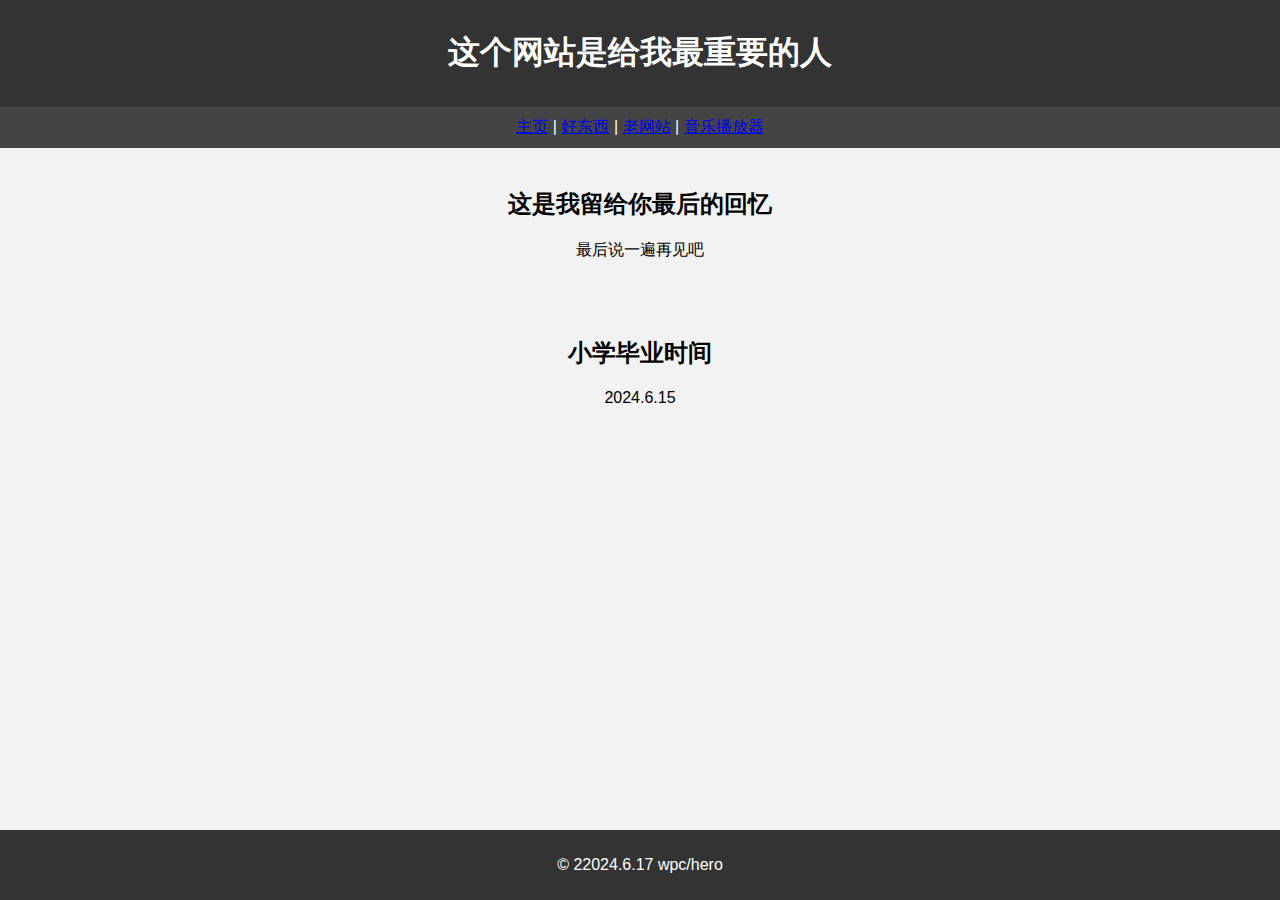
==== index.html @ 8bece613 "更新 index.html" ====
<!--
 * @Author: LX2035
 * @Date: 2024-06-17 13:08:24
 * @LastEditors: OBKoro1
 * @LastEditTime: 2024-06-17 14:46:25
 * @FilePath: \love-xhh.github.io(2)\love-xhh.github.io\index.html
 * @Description: 
 * 
 * Copyright (c) 2024 by LX2035, All Rights Reserved. 
-->
<!DOCTYPE html>
<html lang="en">
<head>
<meta charset="UTF-8">
<meta name="viewport" content="width=device-width, initial-scale=1.0">
<title>wpc/hero网站</title>
<style>
  body {
    font-family: Arial, sans-serif;
    background-color: #f2f2f2;
    margin: 0;
    padding: 0;
  }
  header {
    background-color: #333;
    color: #fff;
    text-align: center;
    padding: 10px 0;
  }
  nav {
    background-color: #444;
    color: #fff;
    text-align: center;
    padding: 10px 0;
  }
  section {
    padding: 20px;
    text-align: center;
  }
  footer {
    background-color: #333;
    color: #fff;
    text-align: center;
    padding: 10px 0;
    position: fixed;
    bottom: 0;
    width: 100%;
  }
</style>
</head>
<body>
<header>
  <h1>这个网站是给我最重要的人</h1>
</header>
<nav>
  <a href="index.html">主页</a> | <a href="index1.html">好东西</a> | <a href="http：//qmzx0724.github.io">老网站</a> | <a href="播放器.html">音乐播放器</a>
</nav>
<section>
  <h2>这是我留给你最后的回忆</h2>
  <p>最后说一遍再见吧</p>
</section>
<section>
  <h2>小学毕业时间</h2>
  <p>2024.6.15</p>
</section>
<footer>
  <p>&copy; 22024.6.17    wpc/hero</p>
</footer>
</body>
</html>
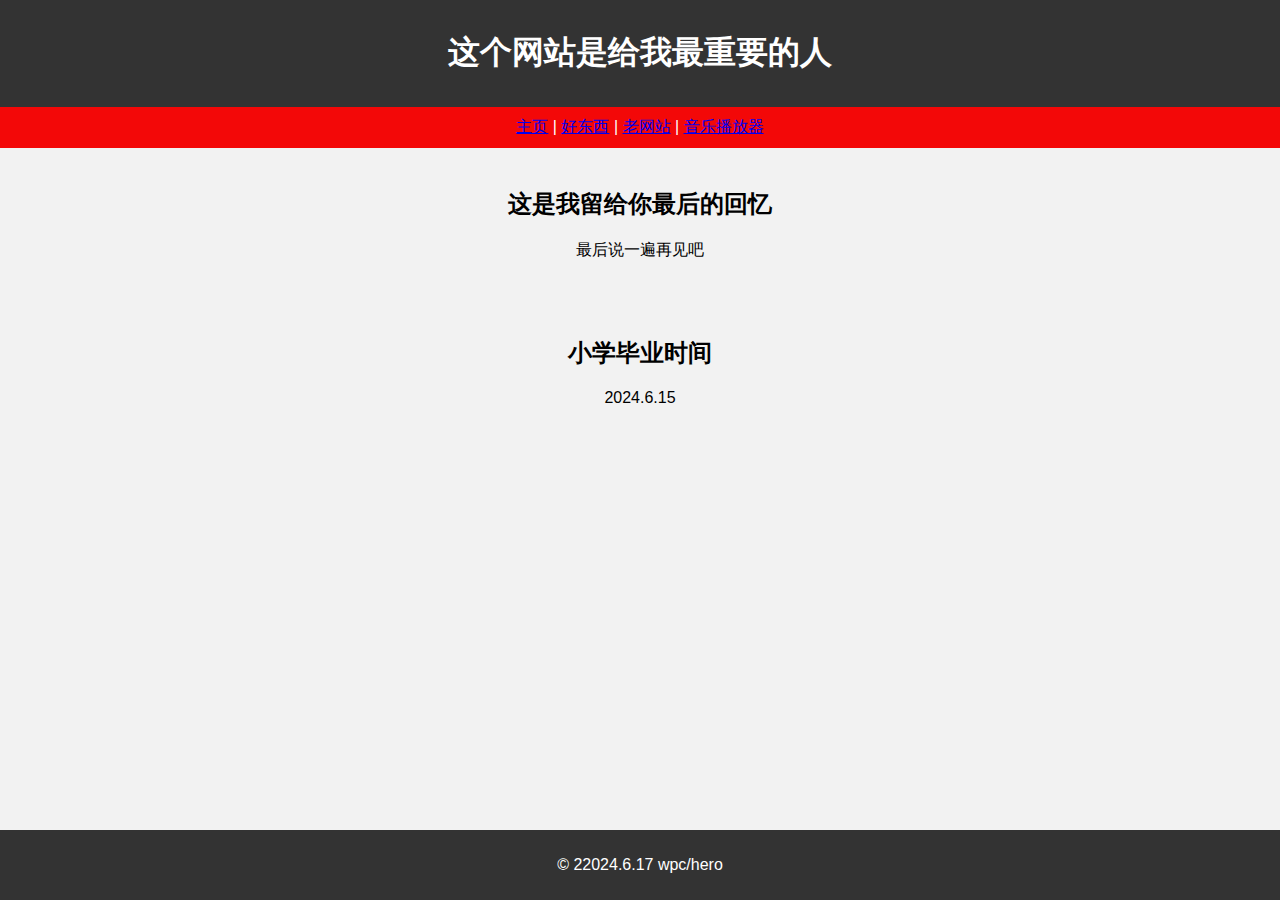
==== commit 4caad54f: "123" ====
--- a/index.html
+++ b/index.html
@@ -3,7 +3,7 @@
  * @Author: LX2035
  * @Date: 2024-06-17 13:08:24
  * @LastEditors: OBKoro1
- * @LastEditTime: 2024-06-17 14:46:25
+ * @LastEditTime: 2024-06-17 14:59:02
  * @FilePath: \love-xhh.github.io(2)\love-xhh.github.io\index.html
  * @Description: 
  * 
@@ -29,7 +29,7 @@
     padding: 10px 0;
   }
   nav {
-    background-color: #444;
+    background-color: #f30808;
     color: #fff;
     text-align: center;
     padding: 10px 0;
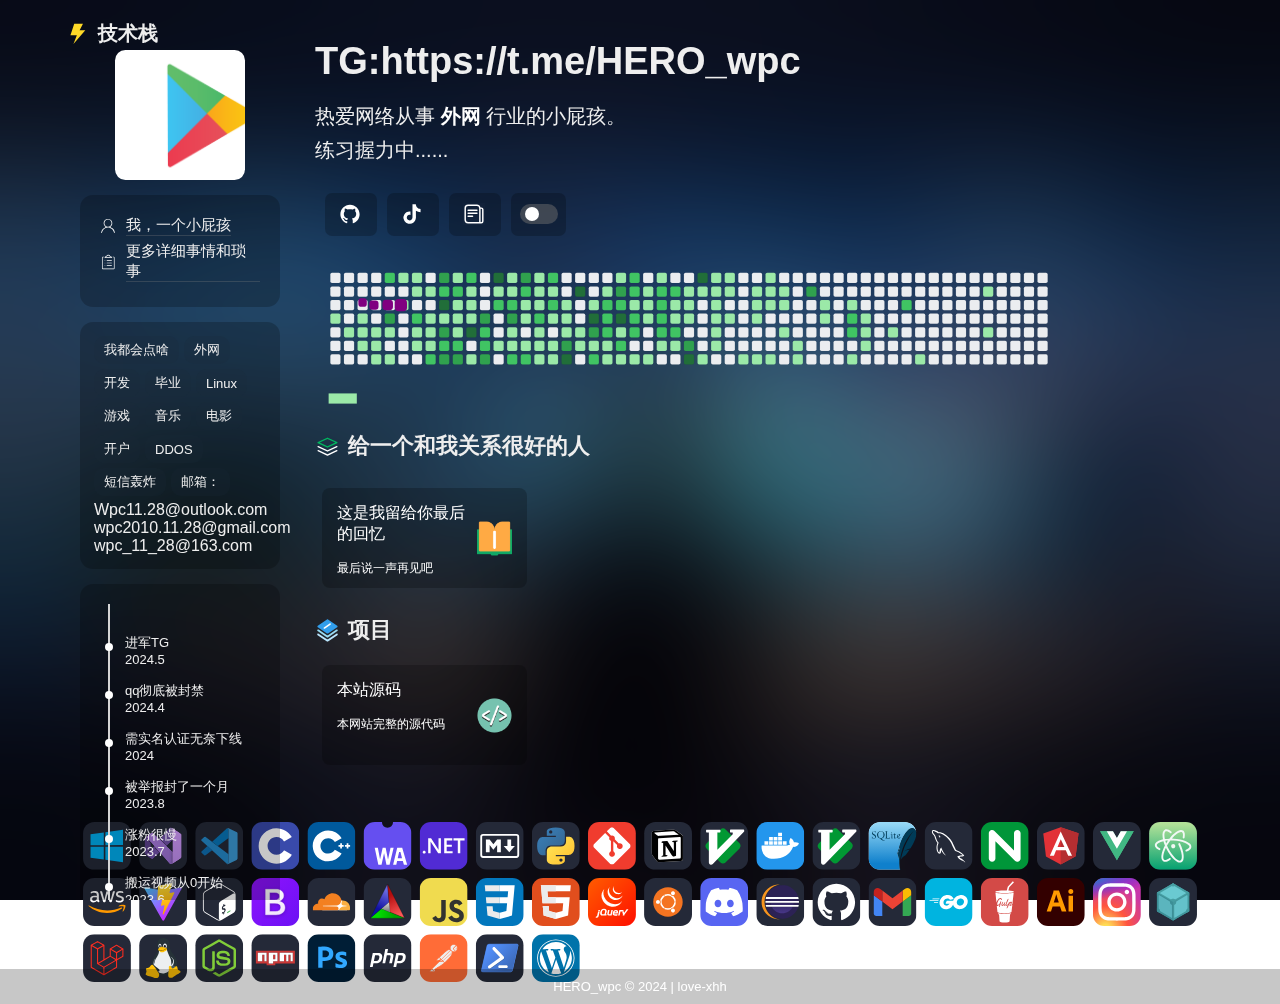
==== commit e66b933f: "123" ====
--- a/index.html
+++ b/index.html
@@ -1,71 +1,188 @@
+<!DOCTYPE html>
+<html id="html">
+<head>
+	<meta charset="utf-8">
+	<meta http-equiv="X-UA-Compatible" content="IE=edge">
+	<title>hero/wpc二号站</title>
+	<link rel="icon" href="./static/img/logo.png">
+	<meta name="description" content="一个无能小屁孩">
+	<meta name="keywords" content="">
+	<meta name="viewport" content="width=device-width, initial-scale=1.0, maximum-scale=1.0, user-scalable=no">
+	<link rel="stylesheet" href="./static/css/style.css">
+	<link rel="stylesheet" href="./static/css/theme.css">
+</head>
 
-<!--
- * @Author: LX2035
- * @Date: 2024-06-17 13:08:24
- * @LastEditors: OBKoro1
- * @LastEditTime: 2024-06-17 14:59:02
- * @FilePath: \love-xhh.github.io(2)\love-xhh.github.io\index.html
- * @Description: 
- * 
- * Copyright (c) 2024 by LX2035, All Rights Reserved. 
--->
-<!DOCTYPE html>
-<html lang="en">
-<head>
-<meta charset="UTF-8">
-<meta name="viewport" content="width=device-width, initial-scale=1.0">
-<title>wpc/hero网站</title>
-<style>
-  body {
-    font-family: Arial, sans-serif;
-    background-color: #f2f2f2;
-    margin: 0;
-    padding: 0;
-  }
-  header {
-    background-color: #333;
-    color: #fff;
-    text-align: center;
-    padding: 10px 0;
-  }
-  nav {
-    background-color: #f30808;
-    color: #fff;
-    text-align: center;
-    padding: 10px 0;
-  }
-  section {
-    padding: 20px;
-    text-align: center;
-  }
-  footer {
-    background-color: #333;
-    color: #fff;
-    text-align: center;
-    padding: 10px 0;
-    position: fixed;
-    bottom: 0;
-    width: 100%;
-  }
-</style>
-</head>
 <body>
-<header>
-  <h1>这个网站是给我最重要的人</h1>
-</header>
-<nav>
-  <a href="index.html">主页</a> | <a href="index1.html">好东西</a> | <a href="http：//qmzx0724.github.io">老网站</a> | <a href="播放器.html">音乐播放器</a>
-</nav>
-<section>
-  <h2>这是我留给你最后的回忆</h2>
-  <p>最后说一遍再见吧</p>
-</section>
-<section>
-  <h2>小学毕业时间</h2>
-  <p>2024.6.15</p>
-</section>
-<footer>
-  <p>&copy; 22024.6.17    wpc/hero</p>
-</footer>
+	<div class="container-filter"></div>
+	<div class="container-main">
+		<div class="container-left">
+			<a href="https://love-xhh.github.io" class="logo" style="background-image: url(./static/img/logo.png);"></a>
+			<div class="left-div left-des">
+				<div class="left-des-item">
+					<svg t="1717036766762" class="icon" viewBox="0 0 1024 1024" version="1.1" xmlns="http://www.w3.org/2000/svg" p-id="3635" width="256" height="256">
+						<path d="M372.90833 573.517773c-169.341448-111.108579-166.972428-309.963004-68.768101-421.613951 102.348833-116.358287 279.887193-127.374487 393.027092-22.006816 67.9699 63.303493 98.09176 142.622176 87.633278 234.845111-10.299865 90.780033-58.498936 159.3537-130.823125 205.234917 48.142787 30.295828 99.120212 56.329466 142.995693 91.271234 86.031759 68.517384 134.614581 160.776136 152.221056 269.300794 2.865338 17.662759-2.890921 31.80013-20.686714 35.397152-22.656633 4.58454-29.272493-12.377235-32.470414-30.341878-16.219857-91.127967-57.572818-168.686514-126.320452-230.746655-188.989477-170.6155-468.52362-125.859951-592.935552 96.771658-22.820367 40.836176-34.404517 88.175646-49.150772 133.176795-5.725558 17.473442-9.987748 35.136201-32.086664 31.150312-21.126748-3.806806-23.572518-20.502513-20.15458-39.848658 28.924559-163.748923 123.475581-274.468635 273.803468-340.422565 6.994494-3.070004 14.203887-5.648808 21.275131-8.549963C371.035627 576.899895 371.311927 575.93796 372.90833 573.517773zM509.948214 553.706011c125.547834 0.450267 230.900155-100.629631 230.741538-221.383141-0.158617-121.091211-107.787858-228.909769-228.781852-229.180952C391.205556 102.865617 284.405217 209.067306 282.128297 331.632119 279.943477 449.274691 386.621016 553.26086 509.948214 553.706011z" p-id="3636"></path>
+					</svg>
+					<a style="border-bottom: 1px solid rgba(125, 125, 125, .3);" target="_blank" onclick="return false;" href="#">我，一个小屁孩</a>
+				</div>
+				<div class="left-des-item">
+					<svg t="1717036859923" class="icon" viewBox="0 0 1024 1024" version="1.1" xmlns="http://www.w3.org/2000/svg" p-id="5327" width="256" height="256"><path d="M885.333333 981.333333H181.333333a53.393333 53.393333 0 0 1-53.333333-53.333333V224a53.393333 53.393333 0 0 1 53.333333-53.333333h53.333334a21.333333 21.333333 0 0 1 0 42.666666h-53.333334a10.666667 10.666667 0 0 0-10.666666 10.666667v704a10.666667 10.666667 0 0 0 10.666666 10.666667h704a10.666667 10.666667 0 0 0 10.666667-10.666667V224a10.666667 10.666667 0 0 0-10.666667-10.666667h-53.333333a21.333333 21.333333 0 0 1 0-42.666666h53.333333a53.393333 53.393333 0 0 1 53.333334 53.333333v704a53.393333 53.393333 0 0 1-53.333334 53.333333zM768 234.666667c0-26.046667-13.273333-50.786667-38.38-71.546667-19.533333-16.153333-46.053333-29.666667-77.186667-39.38a129.22 129.22 0 0 0-41.453333-54.84 128 128 0 0 0-155.293333 0 129.22 129.22 0 0 0-41.453334 54.84c-31.133333 9.713333-57.646667 23.226667-77.186666 39.38C311.94 183.88 298.666667 208.62 298.666667 234.666667a21.333333 21.333333 0 0 0 21.333333 21.333333h426.666667a21.333333 21.333333 0 0 0 21.333333-21.333333z m-403.76-38.666667c17.166667-14.193333 42.14-26.066667 72.226667-34.32a21.333333 21.333333 0 0 0 14.853333-14.666667C461.773333 110.666667 495.5 85.333333 533.333333 85.333333s71.56 25.333333 82 61.673334a21.333333 21.333333 0 0 0 14.853334 14.666666c30.086667 8.253333 55.06 20.126667 72.226666 34.32 5.46 4.513333 11.46 10.406667 15.953334 17.333334H348.286667c4.493333-6.92 10.493333-12.813333 15.953333-17.326667zM768 746.666667a21.333333 21.333333 0 0 0-21.333333-21.333334H448a21.333333 21.333333 0 0 0 0 42.666667h298.666667a21.333333 21.333333 0 0 0 21.333333-21.333333z m0-170.666667a21.333333 21.333333 0 0 0-21.333333-21.333333H448a21.333333 21.333333 0 0 0 0 42.666666h298.666667a21.333333 21.333333 0 0 0 21.333333-21.333333z m0-170.666667a21.333333 21.333333 0 0 0-21.333333-21.333333H448a21.333333 21.333333 0 0 0 0 42.666667h298.666667a21.333333 21.333333 0 0 0 21.333333-21.333334z m-448-21.333333a21.333333 21.333333 0 1 0 21.333333 21.333333 21.333333 21.333333 0 0 0-21.333333-21.333333z m21.333333 192a21.333333 21.333333 0 1 1-21.333333-21.333333 21.333333 21.333333 0 0 1 21.333333 21.333333z m0 170.666667a21.333333 21.333333 0 1 1-21.333333-21.333334 21.333333 21.333333 0 0 1 21.333333 21.333334z" fill="#ffffff" p-id="5328"></path></svg>
+					<a style="border-bottom: 1px solid rgba(125, 125, 125, .3);" target="_blank" onclick="return true;" href="3.html">更多详细事情和琐事</a>
+				</div>
+			</div>
+			<div class="left-div left-tag">
+				<div class="left-tag-item">我都会点啥</div>
+				<div class="left-tag-item">外网</div>
+				<div class="left-tag-item">开发</div>
+				<div class="left-tag-item">毕业</div>
+				<div class="left-tag-item">Linux</div>
+				<div class="left-tag-item">游戏</div>
+				<div class="left-tag-item">音乐</div>
+				<div class="left-tag-item">电影</div>
+				<div class="left-tag-item">开户</div>
+				<div class="left-tag-item">DDOS</div>
+				<div class="left-tag-item">短信轰炸</div>
+				<div class="left-tag-item">邮箱：</div>
+				Wpc11.28@outlook.com
+				wpc2010.11.28@gmail.com
+				wpc_11_28@163.com
+			</div>
+			<div class="left-div left-time">
+				<ul id="line">
+					<li>
+						
+					</li>
+					<li>
+						<div class="focus"></div>
+						<div>进军TG
+						</div>
+						<div>2024.5</div>
+					</li>
+					<li>
+						<div class="focus"></div>
+						<div>qq彻底被封禁</div>
+						<div>2024.4</div>
+					</li>
+					
+					<li>
+						<div class="focus"></div>
+						<div>需实名认证无奈下线</div>
+						<div>2024</div>
+					</li>
+					<li>
+						<div class="focus"></div>
+						<div>被举报封了一个月</div>
+						<div>2023.8</div>
+					</li>
+					<li>
+						<div class="focus"></div>
+						<div>涨粉很慢</div>
+						<div>2023.7</div>
+					</li>
+					<li>
+						<div class="focus"></div>
+						<div>搬运视频从0开始</div>
+						<div>2023.6</div>
+					</li>
+				</ul>
+			</div>
+		</div>
+		<div class="container-right">
+			<header>
+				
+				<div class="welcome">TG:https://t.me/HERO_wpc</div>
+				<div class="description">热爱网络从事<span class="purpleText"> 外网 </span>行业的小屁孩。</div>
+				<div class="description">练习握力中......</div>
+
+				<div class="iconContainer">
+					<a class="iconItem" onclick="" target="_blank" href="https://github.com/imbyter">
+						<svg t="1704870335945" class="icon" viewBox="0 0 1024 1024" version="1.1" xmlns="http://www.w3.org/2000/svg" p-id="2487">
+                            <path d="M511.6 76.3C264.3 76.2 64 276.4 64 523.5 64 718.9 189.3 885 363.8 946c23.5 5.9 19.9-10.8 19.9-22.2v-77.5c-135.7 15.9-141.2-73.9-150.3-88.9C215 726 171.5 718 184.5 703c30.9-15.9 62.4 4 98.9 57.9 26.4 39.1 77.9 32.5 104 26 5.7-23.5 17.9-44.5 34.7-60.8-140.6-25.2-199.2-111-199.2-213 0-49.5 16.3-95 48.3-131.7-20.4-60.5 1.9-112.3 4.9-120 58.1-5.2 118.5 41.6 123.2 45.3 33-8.9 70.7-13.6 112.9-13.6 42.4 0 80.2 4.9 113.5 13.9 11.3-8.6 67.3-48.8 121.3-43.9 2.9 7.7 24.7 58.3 5.5 118 32.4 36.8 48.9 82.7 48.9 132.3 0 102.2-59 188.1-200 212.9 23.5 23.2 38.1 55.4 38.1 91v112.5c0.8 9 0 17.9 15 17.9 177.1-59.7 304.6-227 304.6-424.1 0-247.2-200.4-447.3-447.5-447.3z"  p-id="2488"></path>
+                        </svg>
+						<div class="iconTip">Github</div>
+					<a class="iconItem" onclick="" target="_blank" href="https://www.douyin.com/user/MS4wLjABAAAAU4zbxyKwMSdl5qcl8zBzYjuM0MQFG30ODmvn6jLJnOkz_1Sw1Ml_NlRjDUjmSr-L">
+						<svg t="1717000121898" class="icon" viewBox="0 0 1024 1024" version="1.1" xmlns="http://www.w3.org/2000/svg" p-id="10944" width="256" height="256"><path d="M909.994667 309.475556v-34.702223a241.208889 241.208889 0 0 1-45.511111-4.892444 222.321778 222.321778 0 0 1-71.68-29.184 23.324444 23.324444 0 0 0-4.664889-4.380445 192.170667 192.170667 0 0 1-69.518223-76.458666 238.933333 238.933333 0 0 1-22.755555-63.146667h-0.853333a209.635556 209.635556 0 0 1-3.470223-39.822222H534.357333c0 75.719111 0.284444 151.438222-0.341333 227.157333v396.458667a131.413333 131.413333 0 0 1-61.781333 109.624889 130.104889 130.104889 0 0 1-130.844445 4.608 160.824889 160.824889 0 0 1-39.822222-32.597334 124.586667 124.586667 0 0 1-29.980444-67.527111 133.575111 133.575111 0 0 1 13.482666-74.922666 113.777778 113.777778 0 0 1 28.444445-35.328 159.288889 159.288889 0 0 1 66.673777-31.914667 110.705778 110.705778 0 0 1 61.952 1.877333V476.216889c0-15.246222 0.455111-30.549333-0.341333-45.511111-0.512-12.231111 0-24.462222 0-36.693334a287.345778 287.345778 0 0 0-190.236444 39.822223 290.133333 290.133333 0 0 0-95.630223 95.630222 286.890667 286.890667 0 0 0 79.644445 384.398222l2.104889 1.820445a283.192889 283.192889 0 0 0 104.106666 45.056 332.288 332.288 0 0 0 80.611556 6.485333 264.533333 264.533333 0 0 0 148.992-50.517333 297.187556 297.187556 0 0 0 81.009778-91.192889 310.556444 310.556444 0 0 0 42.040889-134.030223c0.967111-12.856889 0.398222-25.713778 0.341333-38.570666a35145.955556 35145.955556 0 0 1-0.967111-289.678222 371.427556 371.427556 0 0 0 216.177778 67.811555V309.475556z" fill="#ffffff" p-id="10945"></path></svg>
+						<div class="iconTip">抖音</div>
+					</a>
+					</a>
+					<a class="iconItem" onclick="" target="_blank" href="https://blog.imbyter.com">
+						<svg t="1717000429493" class="icon" viewBox="0 0 1024 1024" version="1.1" xmlns="http://www.w3.org/2000/svg" p-id="14728" width="256" height="256"><path d="M0 0h1024v1024H0z" fill="#ffffff" opacity=".01" p-id="14729"></path><path d="M238.912 136.512a102.4 102.4 0 0 0-102.4 102.4v546.176a102.4 102.4 0 0 0 102.4 102.4h512V238.912a102.4 102.4 0 0 0-102.4-102.4h-409.6z m409.6-68.224c81.152 0 151.04 57.024 167.296 136.512h37.504a102.4 102.4 0 0 1 102.4 102.4v546.112a102.4 102.4 0 0 1-102.4 102.4h-614.4a170.688 170.688 0 0 1-170.624-170.624V238.912a170.688 170.688 0 0 1 170.624-170.624h409.6z m204.8 819.2a34.112 34.112 0 0 0 34.176-34.176V307.2a34.112 34.112 0 0 0-34.176-34.112H819.2v614.4h34.112z" fill="#ffffff" p-id="14730"></path><path d="M443.712 580.288a34.112 34.112 0 0 1 0 68.224h-204.8a34.112 34.112 0 1 1 0-68.224h204.8z m204.8-136.576a34.112 34.112 0 1 1 0 68.288h-409.6a34.112 34.112 0 0 1 0-68.288z m0-136.512a34.112 34.112 0 1 1 0 68.288h-409.6a34.112 34.112 0 1 1 0-68.288z" fill="#ffffff" p-id="14731"></path></svg>
+						<div class="iconTip">博客老站</div>
+					</a>
+					<a class="switch" href="javascript:void(0)">
+						<div class="onoffswitch">
+							<input type="checkbox" name="onoffswitch" class="onoffswitch-checkbox" id="myonoffswitch" checked>
+							<label class="onoffswitch-label" for="myonoffswitch">
+								<span class="onoffswitch-inner"></span>
+								<span class="onoffswitch-switch"></span>
+							</label>
+						</div>
+					</a>
+				</div>
+
+				<div class="tanChiShe">
+					<img id="tanChiShe" src="./static/svg/snake-Light.svg" alt="">
+				</div>
+			</header>
+
+			<content>
+				<div class="title">
+					<svg t="1717039970588" class="icon" viewBox="0 0 1024 1024" version="1.1" xmlns="http://www.w3.org/2000/svg" p-id="7735" width="256" height="256"><path d="M906.24 543.232l-380.9792 177.0496a28.9792 28.9792 0 0 1-26.112 0.6144l-382.0032-177.7664a27.5456 27.5456 0 1 1 23.296-49.8688l370.9952 172.6976 371.3536-172.5952a27.5456 27.5456 0 1 1 23.4496 49.8688zM140.4416 658.5344l370.9952 172.6976 371.3536-172.5952a27.5456 27.5456 0 1 1 23.296 49.8688L525.1072 885.76a29.1328 29.1328 0 0 1-26.112 0.6144l-381.8496-177.9712a27.5456 27.5456 0 1 1 23.296-49.8688z" fill="#FFFFFF" p-id="7736"></path><path d="M922.9824 352.3072v-1.792a26.0608 26.0608 0 0 0-5.632-14.6432l-0.4608-0.5632A29.7472 29.7472 0 0 0 906.24 326.656l-381.2352-177.2544a29.2352 29.2352 0 0 0-26.1632-0.6144l-381.952 177.92A28.16 28.16 0 0 0 102.4 363.8272a26.4704 26.4704 0 0 0 10.24 11.4176 34.9696 34.9696 0 0 0 4.4544 2.6112l381.8496 177.7664a29.1328 29.1328 0 0 0 26.112-0.6144L906.24 377.9072a28.672 28.672 0 0 0 10.24-7.7824l0.8704-0.9728a26.2656 26.2656 0 0 0 5.7344-14.848c-0.1536-1.024-0.1024-1.4336-0.1024-1.9968z m-411.5456 148.48l-318.8224-148.48 318.6688-148.48 319.3344 148.48z" fill="#00B65F" p-id="7737"></path></svg>
+					给一个和我关系很好的人
+				</div>
+
+				<div class="projectList">
+					<a class="projectItem a" target="_blank" href="2.html" onclick="return true;">
+					<div class="projectItemLeft">
+						<h1>这是我留给你最后的回忆</h1>
+						<p>最后说一声再见吧</p>
+					</div>
+					<div class="projectItemRight">
+						<img src="./static/img/i1.png" alt="">
+					</div>
+					</a>
+
+					
+				</div>
+				<div class="title">
+					<svg t="1717040026147" class="icon" viewBox="0 0 1024 1024" version="1.1" xmlns="http://www.w3.org/2000/svg" p-id="9734" width="256" height="256"><path d="M491.008 966.016L106.88 703.104c-18.944-12.928-21.632-39.808-5.76-56.32 12.416-12.8 32.128-15.104 47.104-5.248L491.52 867.968c12.416 8.192 28.544 8.192 40.832 0l342.4-227.2c14.976-9.856 34.816-7.68 47.232 5.248l0.896 0.896c15.744 16.512 13.056 43.264-5.888 56.192L532.864 966.016c-12.672 8.704-29.184 8.704-41.856 0z" fill="#BAE7FF" p-id="9735"></path><path d="M491.008 799.744L106.88 536.704c-18.944-12.928-21.632-39.808-5.76-56.32 12.416-12.8 32.128-15.104 47.104-5.248L491.52 701.568c12.416 8.192 28.544 8.192 40.832 0l342.4-227.2c14.976-9.984 34.816-7.68 47.232 5.248l0.896 0.896c15.744 16.512 13.056 43.264-5.888 56.192L532.864 799.744c-12.672 8.576-29.184 8.576-41.856 0z" fill="#99DBF2" p-id="9736"></path><path d="M491.008 633.344L115.456 376.192c-21.504-14.72-21.504-46.464 0-61.184L491.008 57.984c12.672-8.576 29.184-8.576 41.856 0l375.552 257.152c21.504 14.72 21.504 46.464 0 61.184L532.864 633.344c-12.672 8.576-29.184 8.576-41.856 0z" fill="#319EEC" p-id="9737"></path><path d="M636.288 279.424L401.024 439.168c-15.104 10.24-35.968 6.272-46.208-8.832s-6.272-35.968 8.832-46.208l235.264-159.744c15.104-10.24 35.968-6.272 46.208 8.832s6.272 35.968-8.832 46.208z" fill="#FFFFFF" p-id="9738"></path></svg>
+					项目
+				</div>
+
+				
+					
+					<a class="projectItem b" target="_blank" href="https://github.com/love-xhh/love-xhh.github.io">
+						<div class="projectItemLeft">
+							<h1>本站源码</h1>
+							<p>本网站完整的源代码</p>
+						</div>
+						<div class="projectItemRight">
+							<img src="./static/img/i6.png" alt="">
+						</div>
+					</a>
+				</div>
+			
+				<div class="title" style="font-size: 20px;">
+					<svg t="1717040172881" class="icon" viewBox="0 0 1024 1024" version="1.1" xmlns="http://www.w3.org/2000/svg" p-id="12695" width="256" height="256"><path d="M377.9 114.1h358.3l-136.4 268 231.5 0.3-485.1 559.3 139.5-356.4H222.6z" fill="#FED928" p-id="12696"></path></svg>
+					技术栈
+				</div>
+				<div class="skill">
+					<img id="skillPc" src="./static/svg/skillPc.svg" alt="" srcset="">
+					<!--<img id="skillPc" src="https://skillicons.dev/icons?i=windows,visualstudio,vscode,c,cpp,wasm,dotnet,md,py,git,notion,vim,docker,vim,sqlite,mysql,nginx,angular,vue,atom,aws,vite,bash,bootstrap,cloudflare,cmake,js,css,html,jquery,ubuntu,discord,eclipse,github,gmail,go,gulp,ai,instagram,ipfs,laravel,linux,nodejs,npm,ps,php,postman,powershell,wordpress&perline=20" />
+					<img id="skillWap" src="https://skillicons.dev/icons?i=windows,visualstudio,vscode,c,cpp,wasm,dotnet,md,py,git,notion,vim,docker,vim,sqlite,mysql,nginx,angular,vue,atom,aws,vite,bash,bootstrap,cloudflare,cmake,js,css,html,jquery,ubuntu,discord,eclipse,github,gmail,go,gulp,ai,instagram,ipfs,laravel,linux,nodejs,npm,ps,php,postman,powershell,wordpress&perline=9" />-->
+					<img id="skillWap" src="./static/svg/skillWap.svg" alt="" srcset="">
+				</div>
+			</content>
+		</div>
+	</div>
+	<footer>
+		HERO_wpc © 2024 | <a target="_blank" href="https://beian.miit.gov.cn/"> love-xhh </a>
+	</footer>
+	<div class="tc">
+		<div onclick="" class="tc-main">
+			<img class="tc-img" src="" alt="" srcset="">
+		</div>
+	</div>
 </body>
-</html>
+<script src="./static/js/script.js"> </script>
+
+</html>--- a/static/css/style.css
+++ b/static/css/style.css
@@ -0,0 +1,662 @@
+* {
+    margin: 0;
+    padding: 0;
+    box-sizing: border-box;
+    transition: background-color 0.2s ease;
+    font-family: -apple-system, BlinkMacSystemFont, "Segoe UI", "Noto Sans", Helvetica, Arial, sans-serif, "Apple Color Emoji", "Segoe UI Emoji";
+    word-wrap: break-word;
+}
+a:hover, a:link, a:visited, a:active, a:focus {
+    text-decoration: none;
+    outline: none;
+    border: none;
+    color: inherit;
+    -webkit-tap-highlight-color: rgba(0, 0, 0, 0);
+}
+/* 设置滚动条样式 */
+::-webkit-scrollbar {
+    width: 0px;
+}
+::-webkit-scrollbar-thumb {
+    background-color: var(--main_text_color, #000000);
+    border-radius: 8px;
+    height: 20%;
+}
+::-webkit-scrollbar-track {
+    background-color: var(--main_bg_color, linear-gradient(50deg, #a2d0ff, #ffffff));
+}
+html[data-theme="Dark"] {
+    --main_text_color: #fff;
+    --gradient:linear-gradient(120deg, rgb(133, 62, 255), #f76cc6 30%, rgb(255, 255, 255) 60%);
+    --purple_text_color: #ffffff;
+    --text_bg_color: rgb(26, 4, 48);
+    --item_bg_color: rgb(19, 20, 24);
+    --item_hover_color: rgb(19, 23, 27);
+    --item_left_title_color: rgb(255, 255, 255);
+    --item_left_text_color: rgb(142, 142, 142);
+    --footer_text_color: #646464;
+    --left_tag_item: linear-gradient(50deg, #1f2327, #000000);
+    --card_filter: 0px;
+    --back_filter: 0px;
+    --back_filter_color: #000000;
+    --fill:#ffffff;
+}
+body {
+    display: flex;
+    height: 100%;
+    min-height: 100vh;
+    width: 100%;
+    position: relative;
+    font-family: "b", "a", sans-serif;
+    background: var(--main_bg_color);
+    background-repeat: no-repeat;
+    background-size: cover;
+    background-position: center;
+    background-attachment: fixed;
+    transition: color 0.1s ease;
+    justify-content: center;
+    color: var(--main_text_color);
+}
+#container-loading {
+    background: radial-gradient(white, #d8eaff);
+    background-size: 100%;
+    background-position: center;
+    height: 100%;
+    width: 100%;
+    position: fixed;
+    z-index: 999999;
+    margin-top: 0px;
+    top: 0px;
+    pointer-events: none;
+    opacity: 1;
+    display: flex;
+    justify-content: center;
+    align-items: center;
+}
+#container-loading-center {
+    height: 150px;
+    width: 150px;
+    position: relative;
+    border-radius: 50%;
+    background: #472eff;
+    animation: zoom 1s linear infinite;
+}
+@keyframes zoom {
+    0% {
+        transform: scale(0);
+        opacity: 1;
+   }
+    50% {
+        opacity: 0.5;
+   }
+    100% {
+        transform: scale(1);
+        opacity: 0;
+   }
+}
+.container-filter {
+    position: fixed;
+    width: 100%;
+    height: 100%;
+    background: var(--back_filter_color);
+    backdrop-filter: blur(var(--back_filter));
+    -webkit-backdrop-filter: blur(var(--back_filter));
+    z-index: -99999999;
+}
+.container-main {
+    width: 100%;
+    transition: transform 0.5s ease;
+    max-width: 1150px;
+    position: relative;
+    flex-direction: row;
+}
+.container-left {
+    overflow-y: scroll;
+    width: 230px;
+    height: 100vh;
+    display: flex;
+    padding: 0 15px;
+    position: fixed;
+    align-items: center;
+    flex-direction: column;
+}
+.container-left::-webkit-scrollbar {
+    display: none;
+}
+.logo {
+    flex-shrink: 0;
+    width: 65%;
+    position: relative;
+    aspect-ratio: 1/1;
+    margin-top: 50px;
+    background-size: cover;
+    border-radius: 8%;
+}
+.left-div {
+    flex-shrink: 0;
+    width: 100%;
+    border-radius: 13px;
+    margin-top: 15px;
+    padding: 20px;
+    backdrop-filter: blur(var(--card_filter));
+    -webkit-backdrop-filter: blur(var(--card_filter));
+    background: var(--item_bg_color);
+}
+.left-des {
+    display: flex;
+    flex-direction: column;
+    justify-content: center;
+}
+.left-des-item {
+    display: flex;
+    align-items: center;
+    line-height: 20px;
+    font-size: 15px;
+    margin-bottom: 5px;
+    overflow: hidden;
+}
+.left-des-item i,.left-des-item svg{
+    width: 16px;
+    height: 16px;
+    fill:var(--fill);
+    font-size: 18px;
+    margin-right: 10px;
+}
+.left-tag {
+    display: flex;
+    flex-direction: row;
+    flex-wrap: wrap;
+    padding: 14px;
+}
+.left-tag-item {
+    display: flex;
+    justify-content: center;
+    align-items: center;
+    height: 28px;
+    margin: 0px 5px 5px 0;
+    padding: 10px;
+    font-size: 13px;
+    border-radius: 10px;
+    background: var(--left_tag_item);
+}
+#line {
+    width: 100%;
+    max-height: 400px;
+    font-size: 13px;
+    padding-left: 8px;
+    scroll-snap-type: y mandatory;
+    overflow-y: scroll;
+}
+#line li {
+    list-style: none;
+    position: relative;
+    padding: 15px 0px 0px 15px;
+    border-left: 2px solid #d5d5d5;
+    border-radius: 0;
+    scroll-snap-align: end;
+    color: var(--main_text_color);
+}
+.focus {
+    width: 8px;
+    height: 8px;
+    border-radius: 22px;
+    background-color: rgb(255 255 255);
+    border: 2px solid #fff;
+    position: absolute;
+    left: -5px;
+    top: 50%;
+}
+#line li:first-child .focus:first-child {
+    background-color: #aaffcd;
+    animation: focus 1.8s ease infinite;
+}
+#line::-webkit-scrollbar {
+    display: none;
+}
+.container-right {
+    width: calc(100% - 230px);
+    display: flex;
+    padding: 20px;
+    position: relative;
+    float: right;
+    padding-bottom: 50px;
+    flex-direction: column;
+}
+.welcome {
+    font-size: 38px;
+    font-weight: 800;
+    margin: 20px 0;
+}
+.index-logo {
+    flex-shrink: 0;
+    width: 40%;
+    margin-top: 30px;
+    position: relative;
+    max-width: 200px;
+    aspect-ratio: 1/1;
+    background-size: cover;
+    border-radius: 50%;
+    border: 0.5px solid #ffffff;
+}
+.description {
+    font-size: 20px;
+    margin-top: 7px;
+}
+.gradientText {
+    -webkit-background-clip: text;
+    -webkit-text-fill-color: transparent;
+    background-size: 200%;
+    background-position: 0%;
+    font-family: "title";
+    animation: backgroundSizeAnimation 10s ease-in-out infinite;
+    background-image: var(--gradient);
+}
+@keyframes backgroundSizeAnimation {
+    0% {
+        background-position: 100%;
+   }
+    25% {
+        background-position: 50%;
+   }
+    50% {
+        background-position: 0%;
+   }
+    75% {
+        background-position: 50%;
+   }
+    100% {
+        background-position: 100%;
+   }
+}
+.purpleText {
+    color: var(--purple_text_color);
+    font-weight: 800;
+}
+.textBackground {
+    font-weight: 800;
+    background: var(--text_bg_color);
+    border-radius: 5px;
+    font-size: 17px;
+    margin: 0 3px;
+    padding: 2px 4px;
+}
+.iconContainer {
+    width: 100%;
+    height: 60px;
+    display: flex;
+    align-items: center;
+    overflow-x: scroll;
+    margin-top: 20px;
+}
+.iconContainer::-webkit-scrollbar {
+    display: none;
+}
+.iconItem {
+    width: 52px;
+    height: 43px;
+    box-sizing: border-box;
+    border-radius: 7px;
+    display: flex;
+    margin-left: 10px;
+    backdrop-filter: blur(var(--card_filter));
+    -webkit-backdrop-filter: blur(var(--card_filter));
+    background: var(--item_bg_color);
+    align-items: center;
+    justify-content: center;
+    transition: width 0.6s ease, opacity 0.5s ease, transform 0.6s ease;
+    flex-shrink: 0;
+}
+.iconItem i,.iconItem svg{
+    width: 22px;
+    height: 22px;
+    fill:var(--fill);
+    font-size: 22px;
+    margin-right: 3px;
+}
+.switch {
+    width: 55px;
+    height: 43px;
+    box-sizing: border-box;
+    border-radius: 7px;
+    display: flex;
+    margin-left: 10px;
+    backdrop-filter: blur(var(--card_filter));
+   -webkit-backdrop-filter: blur(var(--card_filter));
+    background: var(--item_bg_color);
+    align-items: center;
+    justify-content: center;
+    transition: width 1s ease, opacity 1s ease, transform 1s ease;
+    flex-shrink: 0;
+}
+.iconTip {
+    white-space: nowrap;
+    display: none;
+}
+.iconItem:hover {
+    width: 95px;
+    transform: translateY(-2px);
+    background: var(--item_hover_color);
+}
+.iconItem:hover .iconTip {
+    display: block;
+}
+.switch:hover {
+    width: 55px;
+   /* transform: translateY(-2px);
+    */
+    background: var(--item_hover_color);
+}
+.tanChiShe {
+    width: 85%;
+}
+.tanChiShe img {
+    width: 100%;
+    height: 100%;
+    object-fit: cover;
+}
+.title {
+    display: flex;
+    align-items: center;
+    font-size: 22px;
+    font-weight: 800;
+    margin: 20px 0;
+    transition: transform 0.4s ease;
+}
+.title i ,.title svg{
+    margin-right: 8px;
+    height: 25px;
+    width: 25px;
+    fill:var(--fill);
+}
+.title:hover {
+    transform: translateY(-5px);
+}
+.projectList {
+    display: flex;
+    flex-wrap: wrap;
+}
+.projectItem {
+    margin: 7px;
+    display: flex;
+    background-color: var(--item_bg_color);
+    border-radius: 8px;
+    padding: 15px;
+    height: 95px;
+    width: calc(25% - 15px);
+    backdrop-filter: blur(var(--card_filter));
+   -webkit-backdrop-filter: blur(var(--card_filter));
+    -webkit-backdrop-filter: blur(var(--card_filter));
+   -webkit-backdrop-filter: blur(var(--card_filter));
+    transition: opacity 0.3s ease, background-color 0.3s ease, border 0.3s ease, transform 0.2s ease;
+}
+.projectItem {
+    display: flex;
+    background-color: var(--item_bg_color);
+    border-radius: 8px;
+    padding: 15px;
+    height: 100px;
+    width: calc(25% - 15px);
+    backdrop-filter: blur(var(--card_filter));
+   -webkit-backdrop-filter: blur(var(--card_filter));
+    transition: opacity 0.5s ease, background-color 0.2s ease, border 0.2s ease, transform 0.3s ease;
+}
+.projectItem:hover {
+    box-shadow: 0 8px 16px -4px #2c2d300c;
+    transform: translateY(-2px);
+}
+.projectItem.pressed {
+    transform: scale(0.9);
+   /* 缩小到原来的0.9倍 */
+    background-color: var(--item_hover_color);
+}
+.projectItem:hover .projectItemLeft {
+    width: 100%;
+}
+.projectItem:hover .projectItemRight {
+    width: 0%;
+}
+.projectItem:hover .projectItemRight img {
+    transform: rotate(40deg);
+}
+.projectItem:hover h1 {
+    font-size: 18px;
+}
+.projectItemLeft p {
+    font-size: 12px;
+    margin-top: 15px;
+    color: var(--item_left_text_color);
+}
+.projectItemLeft h1 {
+    font-weight: normal;
+    font-size: 16px;
+    margin: 0px;
+    transition: font-size 0.4s ease;
+    color: var(--item_left_title_color);
+}
+.projectItemLeft {
+    transition: width 0.4s ease;
+    height: 100%;
+    width: 80%;
+}
+.projectItemRight {
+    overflow: hidden;
+    transition: width 0.4s ease;
+    display: flex;
+    justify-content: center;
+    align-items: center;
+    width: 20%;
+    height: 100%;
+}
+.projectItemRight img {
+    height: 39px;
+    width: 39px;
+}
+.skill {
+    padding: 18px;
+    width: 100%;
+}
+.skill img {
+    width: 100%;
+    height: 100%;
+    object-fit: cover;
+}
+.skill #skillWap {
+    display: none;
+}
+footer {
+    position: absolute;
+    padding: 10px;
+    text-align: center;
+    width: 100%;
+    backdrop-filter: blur(var(--card_filter));
+    -webkit-backdrop-filter: blur(var(--card_filter));
+    background: var(--item_bg_color);
+    color: var(--footer_text_color);
+    font-size: 13px;
+    bottom: 0;
+}
+@media (min-width: 800px) {
+    .index-logo {
+        display: none;
+   }
+}
+@media (max-width: 1150px) {
+    .a {
+        width: calc(50% - 20px);
+   }
+    .projectItem{
+        margin: 10px;
+   }
+    .b {
+        width: calc(50% - 20px);
+   }
+}
+@media (max-width: 800px) {
+    .container-left {
+        display: none;
+   }
+    .a .projectItemRight {
+        display: none;
+   }
+    .a .projectItemRight img {
+        display: none;
+   }
+    .a .projectItemLeft {
+        width: 100%;
+   }
+    .a {
+        width: calc(50% - 18px);
+        margin: 9px;
+   }
+    .b {
+        height: 110px;
+        margin: 8px 15px;
+        width: calc(100% - 30px);
+   }
+    .container-right {
+        width: 100%;
+   }
+    .tanChiShe {
+        width: 100%;
+   }
+    .description {
+        font-size: 4vw;
+   }
+    .welcome {
+        font-size: 8vw;
+        margin: 2vw 0;
+   }
+    .iconContainer {
+        margin-top: 4vw;
+   }
+    .projectItem{
+        padding: 10px;
+   }
+    .projectItemLeft p {
+        font-size: 13px;
+   }
+    .projectItemLeft h1 {
+        font-size: 18px;
+   }
+    .projectItem:hover h1 {
+        font-size: 20px;
+   }
+    .skill #skillWap {
+        display: block;
+   }
+    .skill #skillPc {
+        display: none;
+   }
+
+   .iconItem {
+        width: 35px;
+        height: 35px;
+   }
+   .switch {
+        display: none;
+    }
+}
+.tc {
+    position: fixed;
+    display: flex;
+    visibility: hidden;
+    width: 100vw;
+    height: 100vh;
+    backdrop-filter: blur(10px);
+    background: rgba(20, 20, 20, 0.5);
+    z-index: 99999;
+    align-items: center;
+    justify-content: center;
+    flex-direction: column;
+}
+.tc-main {
+    z-index: 100000;
+    width: 80%;
+    max-width: 380px;
+    background-color: #ffffff;
+    border-radius: 15px;
+    display: flex;
+    transition: transform 0.2s linear;
+    align-items: center;
+    justify-content: center;
+    overflow: hidden;
+    transform: translateY(30%) scale(0.5);
+}
+.tc-img {
+    width: 100%;
+    height: 100%;
+}
+.tc.active {
+    visibility: visible;
+}
+.tc-main.active {
+    transform: translateY(0) scale(1);
+}
+.onoffswitch {
+    position: relative;
+    width: 38px;
+    height: 20px;
+}
+.onoffswitch-checkbox {
+    display: none;
+}
+.onoffswitch-label {
+    display: block;
+    overflow: hidden;
+    cursor: pointer;
+    height: 100%;
+    border-radius: 50px;
+}
+.onoffswitch-inner {
+    display: flex;
+    justify-content: center;
+    align-items: center;
+    width: 200%;
+    height: 100%;
+    margin-left: -100%;
+    transition: margin 0.2s ease-in 0s;
+}
+.onoffswitch-inner:before, .onoffswitch-inner:after {
+    display: flex;
+    justify-content: center;
+    align-items: center;
+    float: left;
+    width: 50%;
+    height: 100%;
+    padding: 0;
+    font-size: 12px;
+    color: white;
+    font-family: Trebuchet, Arial, sans-serif;
+    font-weight: bold;
+    box-sizing: border-box;
+}
+.onoffswitch-inner:before {
+    content: "";
+    background-color: rgb(110 110 110 / 50%);
+    color: #FFFFFF;
+    text-align: left;
+}
+.onoffswitch-inner:after {
+    content: "";
+    background-color: #272727;
+    color: #FAFAFA;
+    text-align: right;
+}
+.onoffswitch-switch {
+    display: block;
+    height: 70%;
+    aspect-ratio: 1/1;
+    background: #FFFFFF;
+    position: absolute;
+    top: 12.5%;
+    bottom: 12.5%;
+    right: 5px;
+    border-radius: 20px;
+    transition: right 0.2s ease-in 0s;
+}
+.onoffswitch-checkbox:checked+.onoffswitch-label .onoffswitch-inner {
+    margin-left: 0;
+}
+.onoffswitch-checkbox:checked+.onoffswitch-label .onoffswitch-switch {
+    right: 50%;
+}
--- a/static/css/theme.css
+++ b/static/css/theme.css
@@ -0,0 +1,120 @@
+/*
+--svgcolor svg图标的颜色
+--main-bg-color主页背景
+--main-text-color文本颜色
+--gradient标题渐变颜色
+
+--purple-text-color描述紫色文本颜色
+--text-bg-color描述紫色文本背景颜色
+--item-bg-color项目背景颜色
+--item-hover-color项目鼠标移入颜色
+--item-left-title-color项目标题颜色
+--item-left-text-color项目描述颜色
+--footer-text-color底部文本颜色
+--left-tag-item左侧标签颜色
+--card-filter卡片模糊的数值
+--back-filter背景模糊的数值
+--back-filter-color全局阴影遮罩
+
+只有最下面的会生效,也就是将你要设置的主题剪切到最下面
+*/
+
+.index-logo{
+    display: none;
+}
+/*非常吃性能,低配手机会卡顿*/
+/*卡片模糊背景＋黑色透明卡片+白色svg**/
+html {
+    --name: 主题1;
+    --main_bg_color: url(../img/background.jpg);
+    --main_text_color: #eeeeee;
+    --gradient: linear-gradient(120deg, #bd34fe, #e0321b 30%, #41d1ff 60%);
+    --purple_text_color: #ffffff;
+    --text_bg_color: #00000040;
+    --item_bg_color: #00000038;
+    --item_hover_color: #33333338;
+    --item_left_title_color: #ffffff;
+    --item_left_text_color: #ffffff;
+    --footer_text_color: #ffffff;
+    --left_tag_item: rgb(27 42 57 / 20%);
+    --card_filter: 15px;
+    --back_filter: 0px;
+    --back_filter_color: #00000030;
+    --fill:#ffffff;
+}
+html {
+   /*图片模糊背景＋白色透明卡片+黑色svg*/
+    --name: 主题2;
+    --main_bg_color: url(../img/background.jpg);
+    --main_text_color: #000000;
+    --gradient: linear-gradient(120deg, #bd34fe, #e0321b 30%, #41d1ff 60%);
+    --purple_text_color: #ffffff;
+    --text_bg_color: rgb(121 163 231);
+    --item_bg_color: rgba(249, 250, 251, 0.42);
+    --item_hover_color: rgba(244, 245, 246, 0.8);
+    --item_left_title_color: #000000;
+    --item_left_text_color: #494949;
+    --footer_text_color: #ffffff;
+    --left_tag_item: #c7e1fa;
+    --card_filter: 0px;
+    --back_filter: 20px;
+    --back_filter_color: #00000030;
+    --fill:#000000;
+}
+html {
+   /*蓝色渐变+黑色svg**/
+    --name: 主题3;
+    --main_bg_color: linear-gradient(50deg, #a2d1ff, #ffffff);
+    --main_text_color: #000000;
+    --gradient: linear-gradient(120deg, #bd34fe, #e0321b 30%, #41d1ff 60%);
+    --purple_text_color: #ffffff;
+    --text_bg_color: rgb(196 217 251);
+    --item_bg_color: rgba(249, 250, 251, 0.5);
+    --item_hover_color: rgba(244, 245, 246, 0.8);
+    --item_left_title_color: #000000;
+    --item_left_text_color: #494949;
+    --footer_text_color: #222222;
+    --left_tag_item: linear-gradient(50deg, #a2d1ff, #ffffff);
+    --card_filter: 0px;
+    --back_filter: 0px;
+    --back_filter_color: #00000000;
+    --fill:#000000;
+}
+html {
+   /*白色简约+黑色svg**/
+    --name: 主题4;
+    --main_bg_color: #ffffff;
+    --main_text_color: #000000;
+    --gradient: linear-gradient(120deg, #bd34fe, #e0321b 30%, #41d1ff 60%);
+    --purple_text_color: #ffffff;
+    --text_bg_color: rgb(240 243 247);
+    --item_bg_color: rgb(247 247 247);
+    --item_hover_color: rgba(244, 245, 246, 0.5);
+    --item_left_title_color: #000000;
+    --item_left_text_color: #494949;
+    --footer_text_color: #222222;
+    --left_tag_item: #ffffff;
+    --card_filter: 0px;
+    --back_filter: 0px;
+    --back_filter_color: #00000000;
+    --fill:#000000;
+}
+html {
+   /*图片模糊背景＋黑色透明卡片+白色svg**/
+    --name: 主题5;
+    /* --main_bg_color: url(../img/background.jpg); 为了页面首次显示更顺滑，背景图放在js中实现*/
+    --main_text_color: #eeeeee;
+    --gradient: linear-gradient(120deg, #bd34fe, #e0321b 30%, #41d1ff 60%);
+    --purple_text_color: #ffffff;
+    --text_bg_color: #00000040;
+    --item_bg_color: #00000038;
+    --item_hover_color: #33333338;
+    --item_left_title_color: #ffffff;
+    --item_left_text_color: #ffffff;
+    --footer_text_color: #ffffff;
+    --left_tag_item: rgb(27 42 57 / 20%);
+    --card_filter: 0px;
+    --back_filter: 68px;
+    --back_filter_color: #00000060;
+    --fill:#ffffff;
+}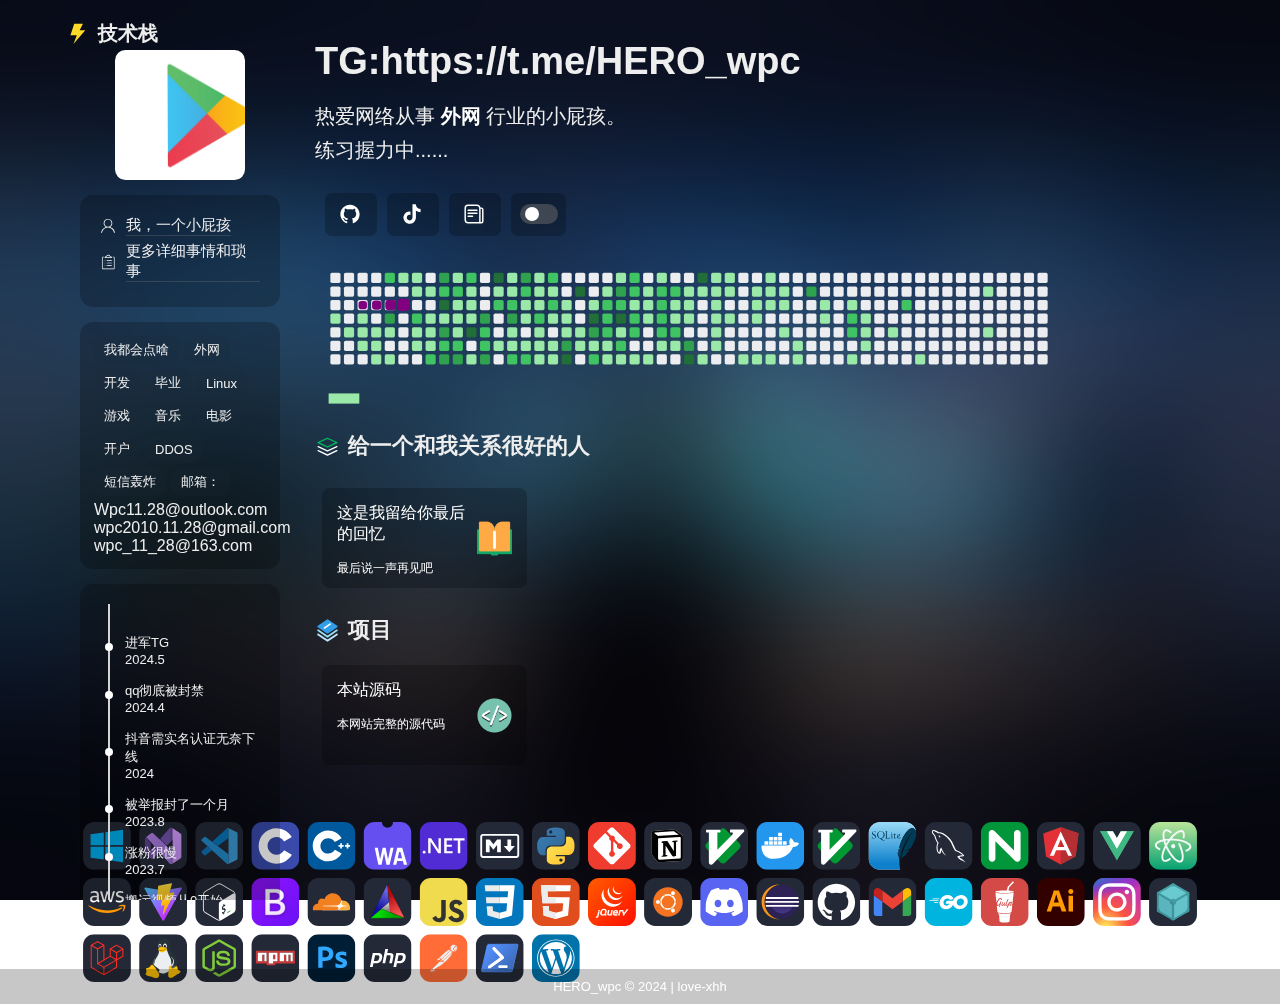
==== commit 36bd56a9: "更新 index.html" ====
--- a/index.html
+++ b/index.html
@@ -65,7 +65,7 @@
 					
 					<li>
 						<div class="focus"></div>
-						<div>需实名认证无奈下线</div>
+						<div>抖音需实名认证无奈下线</div>
 						<div>2024</div>
 					</li>
 					<li>
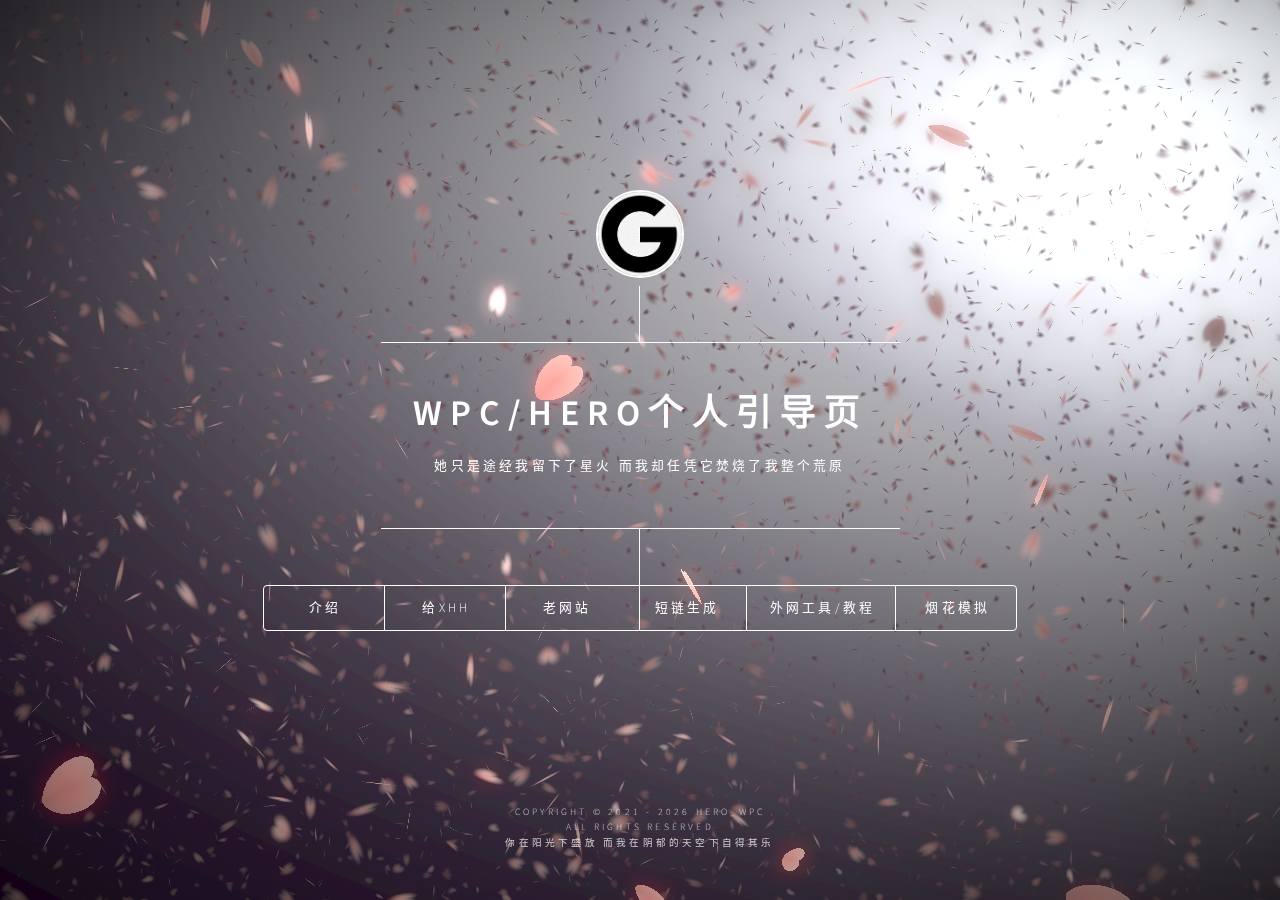
==== commit 846546aa: "123" ====
--- a/index.html
+++ b/index.html
@@ -1,188 +1,1180 @@
 <!DOCTYPE html>
-<html id="html">
-<head>
-	<meta charset="utf-8">
-	<meta http-equiv="X-UA-Compatible" content="IE=edge">
-	<title>hero/wpc二号站</title>
-	<link rel="icon" href="./static/img/logo.png">
-	<meta name="description" content="一个无能小屁孩">
-	<meta name="keywords" content="">
-	<meta name="viewport" content="width=device-width, initial-scale=1.0, maximum-scale=1.0, user-scalable=no">
-	<link rel="stylesheet" href="./static/css/style.css">
-	<link rel="stylesheet" href="./static/css/theme.css">
-</head>
-
-<body>
-	<div class="container-filter"></div>
-	<div class="container-main">
-		<div class="container-left">
-			<a href="https://love-xhh.github.io" class="logo" style="background-image: url(./static/img/logo.png);"></a>
-			<div class="left-div left-des">
-				<div class="left-des-item">
-					<svg t="1717036766762" class="icon" viewBox="0 0 1024 1024" version="1.1" xmlns="http://www.w3.org/2000/svg" p-id="3635" width="256" height="256">
-						<path d="M372.90833 573.517773c-169.341448-111.108579-166.972428-309.963004-68.768101-421.613951 102.348833-116.358287 279.887193-127.374487 393.027092-22.006816 67.9699 63.303493 98.09176 142.622176 87.633278 234.845111-10.299865 90.780033-58.498936 159.3537-130.823125 205.234917 48.142787 30.295828 99.120212 56.329466 142.995693 91.271234 86.031759 68.517384 134.614581 160.776136 152.221056 269.300794 2.865338 17.662759-2.890921 31.80013-20.686714 35.397152-22.656633 4.58454-29.272493-12.377235-32.470414-30.341878-16.219857-91.127967-57.572818-168.686514-126.320452-230.746655-188.989477-170.6155-468.52362-125.859951-592.935552 96.771658-22.820367 40.836176-34.404517 88.175646-49.150772 133.176795-5.725558 17.473442-9.987748 35.136201-32.086664 31.150312-21.126748-3.806806-23.572518-20.502513-20.15458-39.848658 28.924559-163.748923 123.475581-274.468635 273.803468-340.422565 6.994494-3.070004 14.203887-5.648808 21.275131-8.549963C371.035627 576.899895 371.311927 575.93796 372.90833 573.517773zM509.948214 553.706011c125.547834 0.450267 230.900155-100.629631 230.741538-221.383141-0.158617-121.091211-107.787858-228.909769-228.781852-229.180952C391.205556 102.865617 284.405217 209.067306 282.128297 331.632119 279.943477 449.274691 386.621016 553.26086 509.948214 553.706011z" p-id="3636"></path>
-					</svg>
-					<a style="border-bottom: 1px solid rgba(125, 125, 125, .3);" target="_blank" onclick="return false;" href="#">我，一个小屁孩</a>
-				</div>
-				<div class="left-des-item">
-					<svg t="1717036859923" class="icon" viewBox="0 0 1024 1024" version="1.1" xmlns="http://www.w3.org/2000/svg" p-id="5327" width="256" height="256"><path d="M885.333333 981.333333H181.333333a53.393333 53.393333 0 0 1-53.333333-53.333333V224a53.393333 53.393333 0 0 1 53.333333-53.333333h53.333334a21.333333 21.333333 0 0 1 0 42.666666h-53.333334a10.666667 10.666667 0 0 0-10.666666 10.666667v704a10.666667 10.666667 0 0 0 10.666666 10.666667h704a10.666667 10.666667 0 0 0 10.666667-10.666667V224a10.666667 10.666667 0 0 0-10.666667-10.666667h-53.333333a21.333333 21.333333 0 0 1 0-42.666666h53.333333a53.393333 53.393333 0 0 1 53.333334 53.333333v704a53.393333 53.393333 0 0 1-53.333334 53.333333zM768 234.666667c0-26.046667-13.273333-50.786667-38.38-71.546667-19.533333-16.153333-46.053333-29.666667-77.186667-39.38a129.22 129.22 0 0 0-41.453333-54.84 128 128 0 0 0-155.293333 0 129.22 129.22 0 0 0-41.453334 54.84c-31.133333 9.713333-57.646667 23.226667-77.186666 39.38C311.94 183.88 298.666667 208.62 298.666667 234.666667a21.333333 21.333333 0 0 0 21.333333 21.333333h426.666667a21.333333 21.333333 0 0 0 21.333333-21.333333z m-403.76-38.666667c17.166667-14.193333 42.14-26.066667 72.226667-34.32a21.333333 21.333333 0 0 0 14.853333-14.666667C461.773333 110.666667 495.5 85.333333 533.333333 85.333333s71.56 25.333333 82 61.673334a21.333333 21.333333 0 0 0 14.853334 14.666666c30.086667 8.253333 55.06 20.126667 72.226666 34.32 5.46 4.513333 11.46 10.406667 15.953334 17.333334H348.286667c4.493333-6.92 10.493333-12.813333 15.953333-17.326667zM768 746.666667a21.333333 21.333333 0 0 0-21.333333-21.333334H448a21.333333 21.333333 0 0 0 0 42.666667h298.666667a21.333333 21.333333 0 0 0 21.333333-21.333333z m0-170.666667a21.333333 21.333333 0 0 0-21.333333-21.333333H448a21.333333 21.333333 0 0 0 0 42.666666h298.666667a21.333333 21.333333 0 0 0 21.333333-21.333333z m0-170.666667a21.333333 21.333333 0 0 0-21.333333-21.333333H448a21.333333 21.333333 0 0 0 0 42.666667h298.666667a21.333333 21.333333 0 0 0 21.333333-21.333334z m-448-21.333333a21.333333 21.333333 0 1 0 21.333333 21.333333 21.333333 21.333333 0 0 0-21.333333-21.333333z m21.333333 192a21.333333 21.333333 0 1 1-21.333333-21.333333 21.333333 21.333333 0 0 1 21.333333 21.333333z m0 170.666667a21.333333 21.333333 0 1 1-21.333333-21.333334 21.333333 21.333333 0 0 1 21.333333 21.333334z" fill="#ffffff" p-id="5328"></path></svg>
-					<a style="border-bottom: 1px solid rgba(125, 125, 125, .3);" target="_blank" onclick="return true;" href="3.html">更多详细事情和琐事</a>
-				</div>
-			</div>
-			<div class="left-div left-tag">
-				<div class="left-tag-item">我都会点啥</div>
-				<div class="left-tag-item">外网</div>
-				<div class="left-tag-item">开发</div>
-				<div class="left-tag-item">毕业</div>
-				<div class="left-tag-item">Linux</div>
-				<div class="left-tag-item">游戏</div>
-				<div class="left-tag-item">音乐</div>
-				<div class="left-tag-item">电影</div>
-				<div class="left-tag-item">开户</div>
-				<div class="left-tag-item">DDOS</div>
-				<div class="left-tag-item">短信轰炸</div>
-				<div class="left-tag-item">邮箱：</div>
-				Wpc11.28@outlook.com
-				wpc2010.11.28@gmail.com
-				wpc_11_28@163.com
-			</div>
-			<div class="left-div left-time">
-				<ul id="line">
-					<li>
-						
-					</li>
-					<li>
-						<div class="focus"></div>
-						<div>进军TG
-						</div>
-						<div>2024.5</div>
-					</li>
-					<li>
-						<div class="focus"></div>
-						<div>qq彻底被封禁</div>
-						<div>2024.4</div>
-					</li>
-					
-					<li>
-						<div class="focus"></div>
-						<div>抖音需实名认证无奈下线</div>
-						<div>2024</div>
-					</li>
-					<li>
-						<div class="focus"></div>
-						<div>被举报封了一个月</div>
-						<div>2023.8</div>
-					</li>
-					<li>
-						<div class="focus"></div>
-						<div>涨粉很慢</div>
-						<div>2023.7</div>
-					</li>
-					<li>
-						<div class="focus"></div>
-						<div>搬运视频从0开始</div>
-						<div>2023.6</div>
-					</li>
-				</ul>
-			</div>
-		</div>
-		<div class="container-right">
-			<header>
-				
-				<div class="welcome">TG:https://t.me/HERO_wpc</div>
-				<div class="description">热爱网络从事<span class="purpleText"> 外网 </span>行业的小屁孩。</div>
-				<div class="description">练习握力中......</div>
-
-				<div class="iconContainer">
-					<a class="iconItem" onclick="" target="_blank" href="https://github.com/imbyter">
-						<svg t="1704870335945" class="icon" viewBox="0 0 1024 1024" version="1.1" xmlns="http://www.w3.org/2000/svg" p-id="2487">
-                            <path d="M511.6 76.3C264.3 76.2 64 276.4 64 523.5 64 718.9 189.3 885 363.8 946c23.5 5.9 19.9-10.8 19.9-22.2v-77.5c-135.7 15.9-141.2-73.9-150.3-88.9C215 726 171.5 718 184.5 703c30.9-15.9 62.4 4 98.9 57.9 26.4 39.1 77.9 32.5 104 26 5.7-23.5 17.9-44.5 34.7-60.8-140.6-25.2-199.2-111-199.2-213 0-49.5 16.3-95 48.3-131.7-20.4-60.5 1.9-112.3 4.9-120 58.1-5.2 118.5 41.6 123.2 45.3 33-8.9 70.7-13.6 112.9-13.6 42.4 0 80.2 4.9 113.5 13.9 11.3-8.6 67.3-48.8 121.3-43.9 2.9 7.7 24.7 58.3 5.5 118 32.4 36.8 48.9 82.7 48.9 132.3 0 102.2-59 188.1-200 212.9 23.5 23.2 38.1 55.4 38.1 91v112.5c0.8 9 0 17.9 15 17.9 177.1-59.7 304.6-227 304.6-424.1 0-247.2-200.4-447.3-447.5-447.3z"  p-id="2488"></path>
-                        </svg>
-						<div class="iconTip">Github</div>
-					<a class="iconItem" onclick="" target="_blank" href="https://www.douyin.com/user/MS4wLjABAAAAU4zbxyKwMSdl5qcl8zBzYjuM0MQFG30ODmvn6jLJnOkz_1Sw1Ml_NlRjDUjmSr-L">
-						<svg t="1717000121898" class="icon" viewBox="0 0 1024 1024" version="1.1" xmlns="http://www.w3.org/2000/svg" p-id="10944" width="256" height="256"><path d="M909.994667 309.475556v-34.702223a241.208889 241.208889 0 0 1-45.511111-4.892444 222.321778 222.321778 0 0 1-71.68-29.184 23.324444 23.324444 0 0 0-4.664889-4.380445 192.170667 192.170667 0 0 1-69.518223-76.458666 238.933333 238.933333 0 0 1-22.755555-63.146667h-0.853333a209.635556 209.635556 0 0 1-3.470223-39.822222H534.357333c0 75.719111 0.284444 151.438222-0.341333 227.157333v396.458667a131.413333 131.413333 0 0 1-61.781333 109.624889 130.104889 130.104889 0 0 1-130.844445 4.608 160.824889 160.824889 0 0 1-39.822222-32.597334 124.586667 124.586667 0 0 1-29.980444-67.527111 133.575111 133.575111 0 0 1 13.482666-74.922666 113.777778 113.777778 0 0 1 28.444445-35.328 159.288889 159.288889 0 0 1 66.673777-31.914667 110.705778 110.705778 0 0 1 61.952 1.877333V476.216889c0-15.246222 0.455111-30.549333-0.341333-45.511111-0.512-12.231111 0-24.462222 0-36.693334a287.345778 287.345778 0 0 0-190.236444 39.822223 290.133333 290.133333 0 0 0-95.630223 95.630222 286.890667 286.890667 0 0 0 79.644445 384.398222l2.104889 1.820445a283.192889 283.192889 0 0 0 104.106666 45.056 332.288 332.288 0 0 0 80.611556 6.485333 264.533333 264.533333 0 0 0 148.992-50.517333 297.187556 297.187556 0 0 0 81.009778-91.192889 310.556444 310.556444 0 0 0 42.040889-134.030223c0.967111-12.856889 0.398222-25.713778 0.341333-38.570666a35145.955556 35145.955556 0 0 1-0.967111-289.678222 371.427556 371.427556 0 0 0 216.177778 67.811555V309.475556z" fill="#ffffff" p-id="10945"></path></svg>
-						<div class="iconTip">抖音</div>
-					</a>
-					</a>
-					<a class="iconItem" onclick="" target="_blank" href="https://blog.imbyter.com">
-						<svg t="1717000429493" class="icon" viewBox="0 0 1024 1024" version="1.1" xmlns="http://www.w3.org/2000/svg" p-id="14728" width="256" height="256"><path d="M0 0h1024v1024H0z" fill="#ffffff" opacity=".01" p-id="14729"></path><path d="M238.912 136.512a102.4 102.4 0 0 0-102.4 102.4v546.176a102.4 102.4 0 0 0 102.4 102.4h512V238.912a102.4 102.4 0 0 0-102.4-102.4h-409.6z m409.6-68.224c81.152 0 151.04 57.024 167.296 136.512h37.504a102.4 102.4 0 0 1 102.4 102.4v546.112a102.4 102.4 0 0 1-102.4 102.4h-614.4a170.688 170.688 0 0 1-170.624-170.624V238.912a170.688 170.688 0 0 1 170.624-170.624h409.6z m204.8 819.2a34.112 34.112 0 0 0 34.176-34.176V307.2a34.112 34.112 0 0 0-34.176-34.112H819.2v614.4h34.112z" fill="#ffffff" p-id="14730"></path><path d="M443.712 580.288a34.112 34.112 0 0 1 0 68.224h-204.8a34.112 34.112 0 1 1 0-68.224h204.8z m204.8-136.576a34.112 34.112 0 1 1 0 68.288h-409.6a34.112 34.112 0 0 1 0-68.288z m0-136.512a34.112 34.112 0 1 1 0 68.288h-409.6a34.112 34.112 0 1 1 0-68.288z" fill="#ffffff" p-id="14731"></path></svg>
-						<div class="iconTip">博客老站</div>
-					</a>
-					<a class="switch" href="javascript:void(0)">
-						<div class="onoffswitch">
-							<input type="checkbox" name="onoffswitch" class="onoffswitch-checkbox" id="myonoffswitch" checked>
-							<label class="onoffswitch-label" for="myonoffswitch">
-								<span class="onoffswitch-inner"></span>
-								<span class="onoffswitch-switch"></span>
-							</label>
-						</div>
-					</a>
-				</div>
-
-				<div class="tanChiShe">
-					<img id="tanChiShe" src="./static/svg/snake-Light.svg" alt="">
-				</div>
-			</header>
-
-			<content>
-				<div class="title">
-					<svg t="1717039970588" class="icon" viewBox="0 0 1024 1024" version="1.1" xmlns="http://www.w3.org/2000/svg" p-id="7735" width="256" height="256"><path d="M906.24 543.232l-380.9792 177.0496a28.9792 28.9792 0 0 1-26.112 0.6144l-382.0032-177.7664a27.5456 27.5456 0 1 1 23.296-49.8688l370.9952 172.6976 371.3536-172.5952a27.5456 27.5456 0 1 1 23.4496 49.8688zM140.4416 658.5344l370.9952 172.6976 371.3536-172.5952a27.5456 27.5456 0 1 1 23.296 49.8688L525.1072 885.76a29.1328 29.1328 0 0 1-26.112 0.6144l-381.8496-177.9712a27.5456 27.5456 0 1 1 23.296-49.8688z" fill="#FFFFFF" p-id="7736"></path><path d="M922.9824 352.3072v-1.792a26.0608 26.0608 0 0 0-5.632-14.6432l-0.4608-0.5632A29.7472 29.7472 0 0 0 906.24 326.656l-381.2352-177.2544a29.2352 29.2352 0 0 0-26.1632-0.6144l-381.952 177.92A28.16 28.16 0 0 0 102.4 363.8272a26.4704 26.4704 0 0 0 10.24 11.4176 34.9696 34.9696 0 0 0 4.4544 2.6112l381.8496 177.7664a29.1328 29.1328 0 0 0 26.112-0.6144L906.24 377.9072a28.672 28.672 0 0 0 10.24-7.7824l0.8704-0.9728a26.2656 26.2656 0 0 0 5.7344-14.848c-0.1536-1.024-0.1024-1.4336-0.1024-1.9968z m-411.5456 148.48l-318.8224-148.48 318.6688-148.48 319.3344 148.48z" fill="#00B65F" p-id="7737"></path></svg>
-					给一个和我关系很好的人
-				</div>
-
-				<div class="projectList">
-					<a class="projectItem a" target="_blank" href="2.html" onclick="return true;">
-					<div class="projectItemLeft">
-						<h1>这是我留给你最后的回忆</h1>
-						<p>最后说一声再见吧</p>
-					</div>
-					<div class="projectItemRight">
-						<img src="./static/img/i1.png" alt="">
-					</div>
-					</a>
-
-					
-				</div>
-				<div class="title">
-					<svg t="1717040026147" class="icon" viewBox="0 0 1024 1024" version="1.1" xmlns="http://www.w3.org/2000/svg" p-id="9734" width="256" height="256"><path d="M491.008 966.016L106.88 703.104c-18.944-12.928-21.632-39.808-5.76-56.32 12.416-12.8 32.128-15.104 47.104-5.248L491.52 867.968c12.416 8.192 28.544 8.192 40.832 0l342.4-227.2c14.976-9.856 34.816-7.68 47.232 5.248l0.896 0.896c15.744 16.512 13.056 43.264-5.888 56.192L532.864 966.016c-12.672 8.704-29.184 8.704-41.856 0z" fill="#BAE7FF" p-id="9735"></path><path d="M491.008 799.744L106.88 536.704c-18.944-12.928-21.632-39.808-5.76-56.32 12.416-12.8 32.128-15.104 47.104-5.248L491.52 701.568c12.416 8.192 28.544 8.192 40.832 0l342.4-227.2c14.976-9.984 34.816-7.68 47.232 5.248l0.896 0.896c15.744 16.512 13.056 43.264-5.888 56.192L532.864 799.744c-12.672 8.576-29.184 8.576-41.856 0z" fill="#99DBF2" p-id="9736"></path><path d="M491.008 633.344L115.456 376.192c-21.504-14.72-21.504-46.464 0-61.184L491.008 57.984c12.672-8.576 29.184-8.576 41.856 0l375.552 257.152c21.504 14.72 21.504 46.464 0 61.184L532.864 633.344c-12.672 8.576-29.184 8.576-41.856 0z" fill="#319EEC" p-id="9737"></path><path d="M636.288 279.424L401.024 439.168c-15.104 10.24-35.968 6.272-46.208-8.832s-6.272-35.968 8.832-46.208l235.264-159.744c15.104-10.24 35.968-6.272 46.208 8.832s6.272 35.968-8.832 46.208z" fill="#FFFFFF" p-id="9738"></path></svg>
-					项目
-				</div>
-
-				
-					
-					<a class="projectItem b" target="_blank" href="https://github.com/love-xhh/love-xhh.github.io">
-						<div class="projectItemLeft">
-							<h1>本站源码</h1>
-							<p>本网站完整的源代码</p>
-						</div>
-						<div class="projectItemRight">
-							<img src="./static/img/i6.png" alt="">
-						</div>
-					</a>
-				</div>
-			
-				<div class="title" style="font-size: 20px;">
-					<svg t="1717040172881" class="icon" viewBox="0 0 1024 1024" version="1.1" xmlns="http://www.w3.org/2000/svg" p-id="12695" width="256" height="256"><path d="M377.9 114.1h358.3l-136.4 268 231.5 0.3-485.1 559.3 139.5-356.4H222.6z" fill="#FED928" p-id="12696"></path></svg>
-					技术栈
-				</div>
-				<div class="skill">
-					<img id="skillPc" src="./static/svg/skillPc.svg" alt="" srcset="">
-					<!--<img id="skillPc" src="https://skillicons.dev/icons?i=windows,visualstudio,vscode,c,cpp,wasm,dotnet,md,py,git,notion,vim,docker,vim,sqlite,mysql,nginx,angular,vue,atom,aws,vite,bash,bootstrap,cloudflare,cmake,js,css,html,jquery,ubuntu,discord,eclipse,github,gmail,go,gulp,ai,instagram,ipfs,laravel,linux,nodejs,npm,ps,php,postman,powershell,wordpress&perline=20" />
-					<img id="skillWap" src="https://skillicons.dev/icons?i=windows,visualstudio,vscode,c,cpp,wasm,dotnet,md,py,git,notion,vim,docker,vim,sqlite,mysql,nginx,angular,vue,atom,aws,vite,bash,bootstrap,cloudflare,cmake,js,css,html,jquery,ubuntu,discord,eclipse,github,gmail,go,gulp,ai,instagram,ipfs,laravel,linux,nodejs,npm,ps,php,postman,powershell,wordpress&perline=9" />-->
-					<img id="skillWap" src="./static/svg/skillWap.svg" alt="" srcset="">
-				</div>
-			</content>
-		</div>
-	</div>
-	<footer>
-		HERO_wpc © 2024 | <a target="_blank" href="https://beian.miit.gov.cn/"> love-xhh </a>
-	</footer>
-	<div class="tc">
-		<div onclick="" class="tc-main">
-			<img class="tc-img" src="" alt="" srcset="">
-		</div>
-	</div>
-</body>
-<script src="./static/js/script.js"> </script>
-
-</html>+<html>
+ <head> 
+  <title>wpc/hero个人引导页</title> 
+  <meta name="description" content="王芃程 hero gdta youtube" /> 
+  <meta charset="utf-8" /> 
+  <meta http-equiv="content-language" content="zh-cn" /> 
+  <link rel="shortcut icon" href="images/OIP-C.ico" /> 
+  <meta name="viewport" content="width=device-width, initial-scale=1, user-scalable=no" /> 
+  <link rel="stylesheet" href="assets/css/main.css" /> 
+  <noscript> 
+   <link rel="stylesheet" href="assets/css/noscript.css" /> 
+  </noscript>
+ </head> 
+ <body class="is-preload"> 
+  <!-- Wrapper --> 
+  <div id="wrapper"> 
+   <!-- Header --> 
+   <header id="header"> 
+    <div class="icon"> 
+     <img src="images\OIP-C.ico" alt="gdta/hero个人引导页" title="gdta/hero个人引导页" class="logo" /> 
+    </div> 
+    <div class="content"> 
+     <div class="inner"> 
+      <h1>wpc/hero个人引导页</h1> 
+      <p>她只是途经我留下了星火&nbsp;而我却任凭它焚烧了我整个荒原</p>
+     </div> 
+    </div> 
+    <nav> 
+     <ul> 
+      <li> <a target="_blank" href="备\index.html">介绍</a></li> 
+      
+      <li> <a target="_blank" href="备\2.html">给xhh</a></li> 
+      <li> <a target="_blank" href="https://qmzx0724.github.io">老网站</a></li>
+      <li> <a target="_blank" href="https://url.nianbroken.top/">短链生成</a></li>
+      <li> <a target="_blank" href="https://baidu.nianbroken.top/">外网工具/教程</a></li>
+      <li> <a target="_blank" href="https://fireworks.nianbroken.top/">烟花模拟</a></li>
+      <!--<li><a href="#elements">Elements</a></li>--> 
+     </ul> 
+    </nav> 
+   </header> 
+   <!-- Footer --> 
+   <footer id="footer"> 
+    
+    <p class="copyright"><script>
+		var mydate = new Date();
+		document.writeln("Copyright&nbsp;&copy;&nbsp;2021 - "+mydate.getFullYear()+'&nbsp;hero_wpc<br />All&nbsp;Rights&nbsp;Reserved');</script></p> 
+	<p class="copyright">你在阳光下盛放 而我在阴郁的天空下自得其乐</p> 
+    
+   </footer> 
+  </div> 
+  <canvas id="sakura" style="z-index: 2;
+    position: fixed;
+    left: 0;
+    top: 0;
+    height: 100vh;
+    width: 100vw;"> 
+  </canvas> 
+  <!-- BG --> 
+  <!-- <div id="bg"> --> 
+  <!-- Scripts --> 
+  <script src="assets/js/jquery.min.js"></script> 
+  <script src="assets/js/browser.min.js"></script> 
+  <script src="assets/js/breakpoints.min.js"></script> 
+  <script src="assets/js/util.js"></script> 
+  <script src="assets/js/main.js"></script> 
+  <style>canvas { padding:0; margin:0; }</style> 
+  <!-- sakurax shader --> 
+  <script id="sakura_point_vsh" type="x-shader/x_vertex">
+uniform mat4 uProjection;
+uniform mat4 uModelview;
+uniform vec3 uResolution;
+uniform vec3 uOffset;
+uniform vec3 uDOF;  //x:focus distance, y:focus radius, z:max radius
+uniform vec3 uFade; //x:start distance, y:half distance, z:near fade start
+
+attribute vec3 aPosition;
+attribute vec3 aEuler;
+attribute vec2 aMisc; //x:size, y:fade
+
+varying vec3 pposition;
+varying float psize;
+varying float palpha;
+varying float pdist;
+
+//varying mat3 rotMat;
+varying vec3 normX;
+varying vec3 normY;
+varying vec3 normZ;
+varying vec3 normal;
+
+varying float diffuse;
+varying float specular;
+varying float rstop;
+varying float distancefade;
+
+void main(void) {
+    // Projection is based on vertical angle
+    vec4 pos = uModelview * vec4(aPosition + uOffset, 1.0);
+    gl_Position = uProjection * pos;
+    gl_PointSize = aMisc.x * uProjection[1][1] / -pos.z * uResolution.y * 0.5;
+    
+    pposition = pos.xyz;
+    psize = aMisc.x;
+    pdist = length(pos.xyz);
+    palpha = smoothstep(0.0, 1.0, (pdist - 0.1) / uFade.z);
+    
+    vec3 elrsn = sin(aEuler);
+    vec3 elrcs = cos(aEuler);
+    mat3 rotx = mat3(
+        1.0, 0.0, 0.0,
+        0.0, elrcs.x, elrsn.x,
+        0.0, -elrsn.x, elrcs.x
+    );
+    mat3 roty = mat3(
+        elrcs.y, 0.0, -elrsn.y,
+        0.0, 1.0, 0.0,
+        elrsn.y, 0.0, elrcs.y
+    );
+    mat3 rotz = mat3(
+        elrcs.z, elrsn.z, 0.0, 
+        -elrsn.z, elrcs.z, 0.0,
+        0.0, 0.0, 1.0
+    );
+    mat3 rotmat = rotx * roty * rotz;
+    normal = rotmat[2];
+    
+    mat3 trrotm = mat3(
+        rotmat[0][0], rotmat[1][0], rotmat[2][0],
+        rotmat[0][1], rotmat[1][1], rotmat[2][1],
+        rotmat[0][2], rotmat[1][2], rotmat[2][2]
+    );
+    normX = trrotm[0];
+    normY = trrotm[1];
+    normZ = trrotm[2];
+    
+    const vec3 lit = vec3(0.6917144638660746, 0.6917144638660746, -0.20751433915982237);
+    
+    float tmpdfs = dot(lit, normal);
+    if(tmpdfs < 0.0) {
+        normal = -normal;
+        tmpdfs = dot(lit, normal);
+    }
+    diffuse = 0.4 + tmpdfs;
+    
+    vec3 eyev = normalize(-pos.xyz);
+    if(dot(eyev, normal) > 0.0) {
+        vec3 hv = normalize(eyev + lit);
+        specular = pow(max(dot(hv, normal), 0.0), 20.0);
+    }
+    else {
+        specular = 0.0;
+    }
+    
+    rstop = clamp((abs(pdist - uDOF.x) - uDOF.y) / uDOF.z, 0.0, 1.0);
+    rstop = pow(rstop, 0.5);
+    //-0.69315 = ln(0.5)
+    distancefade = min(1.0, exp((uFade.x - pdist) * 0.69315 / uFade.y));
+}
+</script> 
+  <script id="sakura_point_fsh" type="x-shader/x_fragment">
+#ifdef GL_ES
+//precision mediump float;
+precision highp float;
+#endif
+
+uniform vec3 uDOF;  //x:focus distance, y:focus radius, z:max radius
+uniform vec3 uFade; //x:start distance, y:half distance, z:near fade start
+
+const vec3 fadeCol = vec3(0.08, 0.03, 0.06);
+
+varying vec3 pposition;
+varying float psize;
+varying float palpha;
+varying float pdist;
+
+//varying mat3 rotMat;
+varying vec3 normX;
+varying vec3 normY;
+varying vec3 normZ;
+varying vec3 normal;
+
+varying float diffuse;
+varying float specular;
+varying float rstop;
+varying float distancefade;
+
+float ellipse(vec2 p, vec2 o, vec2 r) {
+    vec2 lp = (p - o) / r;
+    return length(lp) - 1.0;
+}
+
+void main(void) {
+    vec3 p = vec3(gl_PointCoord - vec2(0.5, 0.5), 0.0) * 2.0;
+    vec3 d = vec3(0.0, 0.0, -1.0);
+    float nd = normZ.z; //dot(-normZ, d);
+    if(abs(nd) < 0.0001) discard;
+    
+    float np = dot(normZ, p);
+    vec3 tp = p + d * np / nd;
+    vec2 coord = vec2(dot(normX, tp), dot(normY, tp));
+    
+    //angle = 15 degree
+    const float flwrsn = 0.258819045102521;
+    const float flwrcs = 0.965925826289068;
+    mat2 flwrm = mat2(flwrcs, -flwrsn, flwrsn, flwrcs);
+    vec2 flwrp = vec2(abs(coord.x), coord.y) * flwrm;
+    
+    float r;
+    if(flwrp.x < 0.0) {
+        r = ellipse(flwrp, vec2(0.065, 0.024) * 0.5, vec2(0.36, 0.96) * 0.5);
+    }
+    else {
+        r = ellipse(flwrp, vec2(0.065, 0.024) * 0.5, vec2(0.58, 0.96) * 0.5);
+    }
+    
+    if(r > rstop) discard;
+    
+    vec3 col = mix(vec3(1.0, 0.8, 0.75), vec3(1.0, 0.9, 0.87), r);
+    float grady = mix(0.0, 1.0, pow(coord.y * 0.5 + 0.5, 0.35));
+    col *= vec3(1.0, grady, grady);
+    col *= mix(0.8, 1.0, pow(abs(coord.x), 0.3));
+    col = col * diffuse + specular;
+    
+    col = mix(fadeCol, col, distancefade);
+    
+    float alpha = (rstop > 0.001)? (0.5 - r / (rstop * 2.0)) : 1.0;
+    alpha = smoothstep(0.0, 1.0, alpha) * palpha;
+    
+    gl_FragColor = vec4(col * 0.5, alpha);
+}
+</script> 
+  <!-- effects --> 
+  <script id="fx_common_vsh" type="x-shader/x_vertex">
+uniform vec3 uResolution;
+attribute vec2 aPosition;
+
+varying vec2 texCoord;
+varying vec2 screenCoord;
+
+void main(void) {
+    gl_Position = vec4(aPosition, 0.0, 1.0);
+    texCoord = aPosition.xy * 0.5 + vec2(0.5, 0.5);
+    screenCoord = aPosition.xy * vec2(uResolution.z, 1.0);
+}
+</script> 
+  <script id="bg_fsh" type="x-shader/x_fragment">
+#ifdef GL_ES
+//precision mediump float;
+precision highp float;
+#endif
+
+uniform vec2 uTimes;
+
+varying vec2 texCoord;
+varying vec2 screenCoord;
+
+void main(void) {
+    vec3 col;
+    float c;
+    vec2 tmpv = texCoord * vec2(0.8, 1.0) - vec2(0.95, 1.0);
+    c = exp(-pow(length(tmpv) * 1.8, 2.0));
+    col = mix(vec3(0.02, 0.0, 0.03), vec3(0.96, 0.98, 1.0) * 1.5, c);
+    gl_FragColor = vec4(col * 0.5, 1.0);
+}
+</script> 
+  <script id="fx_brightbuf_fsh" type="x-shader/x_fragment">
+#ifdef GL_ES
+//precision mediump float;
+precision highp float;
+#endif
+uniform sampler2D uSrc;
+uniform vec2 uDelta;
+
+varying vec2 texCoord;
+varying vec2 screenCoord;
+
+void main(void) {
+    vec4 col = texture2D(uSrc, texCoord);
+    gl_FragColor = vec4(col.rgb * 2.0 - vec3(0.5), 1.0);
+}
+</script> 
+  <script id="fx_dirblur_r4_fsh" type="x-shader/x_fragment">
+#ifdef GL_ES
+//precision mediump float;
+precision highp float;
+#endif
+uniform sampler2D uSrc;
+uniform vec2 uDelta;
+uniform vec4 uBlurDir; //dir(x, y), stride(z, w)
+
+varying vec2 texCoord;
+varying vec2 screenCoord;
+
+void main(void) {
+    vec4 col = texture2D(uSrc, texCoord);
+    col = col + texture2D(uSrc, texCoord + uBlurDir.xy * uDelta);
+    col = col + texture2D(uSrc, texCoord - uBlurDir.xy * uDelta);
+    col = col + texture2D(uSrc, texCoord + (uBlurDir.xy + uBlurDir.zw) * uDelta);
+    col = col + texture2D(uSrc, texCoord - (uBlurDir.xy + uBlurDir.zw) * uDelta);
+    gl_FragColor = col / 5.0;
+}
+</script> 
+  <!-- effect fragment shader template --> 
+  <script id="fx_common_fsh" type="x-shader/x_fragment">
+#ifdef GL_ES
+//precision mediump float;
+precision highp float;
+#endif
+uniform sampler2D uSrc;
+uniform vec2 uDelta;
+
+varying vec2 texCoord;
+varying vec2 screenCoord;
+
+void main(void) {
+    gl_FragColor = texture2D(uSrc, texCoord);
+}
+</script> 
+  <!-- post processing --> 
+  <script id="pp_final_vsh" type="x-shader/x_vertex">
+uniform vec3 uResolution;
+attribute vec2 aPosition;
+varying vec2 texCoord;
+varying vec2 screenCoord;
+void main(void) {
+    gl_Position = vec4(aPosition, 0.0, 1.0);
+    texCoord = aPosition.xy * 0.5 + vec2(0.5, 0.5);
+    screenCoord = aPosition.xy * vec2(uResolution.z, 1.0);
+}
+</script> 
+  <script id="pp_final_fsh" type="x-shader/x_fragment">
+#ifdef GL_ES
+//precision mediump float;
+precision highp float;
+#endif
+uniform sampler2D uSrc;
+uniform sampler2D uBloom;
+uniform vec2 uDelta;
+varying vec2 texCoord;
+varying vec2 screenCoord;
+void main(void) {
+    vec4 srccol = texture2D(uSrc, texCoord) * 2.0;
+    vec4 bloomcol = texture2D(uBloom, texCoord);
+    vec4 col;
+    col = srccol + bloomcol * (vec4(1.0) + srccol);
+    col *= smoothstep(1.0, 0.0, pow(length((texCoord - vec2(0.5)) * 2.0), 1.2) * 0.5);
+    col = pow(col, vec4(0.45454545454545)); //(1.0 / 2.2)
+    
+    gl_FragColor = vec4(col.rgb, 1.0);
+    gl_FragColor.a = 1.0;
+}
+</script> 
+  <script>
+// Utilities
+var Vector3 = {};
+var Matrix44 = {};
+Vector3.create = function(x, y, z) {
+    return {'x':x, 'y':y, 'z':z};
+};
+Vector3.dot = function (v0, v1) {
+    return v0.x * v1.x + v0.y * v1.y + v0.z * v1.z;
+};
+Vector3.cross = function (v, v0, v1) {
+    v.x = v0.y * v1.z - v0.z * v1.y;
+    v.y = v0.z * v1.x - v0.x * v1.z;
+    v.z = v0.x * v1.y - v0.y * v1.x;
+};
+Vector3.normalize = function (v) {
+    var l = v.x * v.x + v.y * v.y + v.z * v.z;
+    if(l > 0.00001) {
+        l = 1.0 / Math.sqrt(l);
+        v.x *= l;
+        v.y *= l;
+        v.z *= l;
+    }
+};
+Vector3.arrayForm = function(v) {
+    if(v.array) {
+        v.array[0] = v.x;
+        v.array[1] = v.y;
+        v.array[2] = v.z;
+    }
+    else {
+        v.array = new Float32Array([v.x, v.y, v.z]);
+    }
+    return v.array;
+};
+Matrix44.createIdentity = function () {
+    return new Float32Array([1.0, 0.0, 0.0, 0.0, 0.0, 1.0, 0.0, 0.0, 0.0, 0.0, 1.0, 0.0, 0.0, 0.0, 0.0, 1.0]);
+};
+Matrix44.loadProjection = function (m, aspect, vdeg, near, far) {
+    var h = near * Math.tan(vdeg * Math.PI / 180.0 * 0.5) * 2.0;
+    var w = h * aspect;
+    
+    m[0] = 2.0 * near / w;
+    m[1] = 0.0;
+    m[2] = 0.0;
+    m[3] = 0.0;
+    
+    m[4] = 0.0;
+    m[5] = 2.0 * near / h;
+    m[6] = 0.0;
+    m[7] = 0.0;
+    
+    m[8] = 0.0;
+    m[9] = 0.0;
+    m[10] = -(far + near) / (far - near);
+    m[11] = -1.0;
+    
+    m[12] = 0.0;
+    m[13] = 0.0;
+    m[14] = -2.0 * far * near / (far - near);
+    m[15] = 0.0;
+};
+Matrix44.loadLookAt = function (m, vpos, vlook, vup) {
+    var frontv = Vector3.create(vpos.x - vlook.x, vpos.y - vlook.y, vpos.z - vlook.z);
+    Vector3.normalize(frontv);
+    var sidev = Vector3.create(1.0, 0.0, 0.0);
+    Vector3.cross(sidev, vup, frontv);
+    Vector3.normalize(sidev);
+    var topv = Vector3.create(1.0, 0.0, 0.0);
+    Vector3.cross(topv, frontv, sidev);
+    Vector3.normalize(topv);
+    
+    m[0] = sidev.x;
+    m[1] = topv.x;
+    m[2] = frontv.x;
+    m[3] = 0.0;
+    
+    m[4] = sidev.y;
+    m[5] = topv.y;
+    m[6] = frontv.y;
+    m[7] = 0.0;
+    
+    m[8] = sidev.z;
+    m[9] = topv.z;
+    m[10] = frontv.z;
+    m[11] = 0.0;
+    
+    m[12] = -(vpos.x * m[0] + vpos.y * m[4] + vpos.z * m[8]);
+    m[13] = -(vpos.x * m[1] + vpos.y * m[5] + vpos.z * m[9]);
+    m[14] = -(vpos.x * m[2] + vpos.y * m[6] + vpos.z * m[10]);
+    m[15] = 1.0;
+};
+
+//
+var timeInfo = {
+    'start':0, 'prev':0, // Date
+    'delta':0, 'elapsed':0 // Number(sec)
+};
+
+//
+var gl;
+var renderSpec = {
+    'width':0,
+    'height':0,
+    'aspect':1,
+    'array':new Float32Array(3),
+    'halfWidth':0,
+    'halfHeight':0,
+    'halfArray':new Float32Array(3)
+    // and some render targets. see setViewport()
+};
+renderSpec.setSize = function(w, h) {
+    renderSpec.width = w;
+    renderSpec.height = h;
+    renderSpec.aspect = renderSpec.width / renderSpec.height;
+    renderSpec.array[0] = renderSpec.width;
+    renderSpec.array[1] = renderSpec.height;
+    renderSpec.array[2] = renderSpec.aspect;
+    
+    renderSpec.halfWidth = Math.floor(w / 2);
+    renderSpec.halfHeight = Math.floor(h / 2);
+    renderSpec.halfArray[0] = renderSpec.halfWidth;
+    renderSpec.halfArray[1] = renderSpec.halfHeight;
+    renderSpec.halfArray[2] = renderSpec.halfWidth / renderSpec.halfHeight;
+};
+
+function deleteRenderTarget(rt) {
+    gl.deleteFramebuffer(rt.frameBuffer);
+    gl.deleteRenderbuffer(rt.renderBuffer);
+    gl.deleteTexture(rt.texture);
+}
+
+function createRenderTarget(w, h) {
+    var ret = {
+        'width':w,
+        'height':h,
+        'sizeArray':new Float32Array([w, h, w / h]),
+        'dtxArray':new Float32Array([1.0 / w, 1.0 / h])
+    };
+    ret.frameBuffer = gl.createFramebuffer();
+    ret.renderBuffer = gl.createRenderbuffer();
+    ret.texture = gl.createTexture();
+    
+    gl.bindTexture(gl.TEXTURE_2D, ret.texture);
+    gl.texImage2D(gl.TEXTURE_2D, 0, gl.RGBA, w, h, 0, gl.RGBA, gl.UNSIGNED_BYTE, null);
+    gl.texParameteri(gl.TEXTURE_2D, gl.TEXTURE_WRAP_S, gl.CLAMP_TO_EDGE);
+    gl.texParameteri(gl.TEXTURE_2D, gl.TEXTURE_WRAP_T, gl.CLAMP_TO_EDGE);
+    gl.texParameteri(gl.TEXTURE_2D, gl.TEXTURE_MAG_FILTER, gl.LINEAR);
+    gl.texParameteri(gl.TEXTURE_2D, gl.TEXTURE_MIN_FILTER, gl.LINEAR);
+    
+    gl.bindFramebuffer(gl.FRAMEBUFFER, ret.frameBuffer);
+    gl.framebufferTexture2D(gl.FRAMEBUFFER, gl.COLOR_ATTACHMENT0, gl.TEXTURE_2D, ret.texture, 0);
+    
+    gl.bindRenderbuffer(gl.RENDERBUFFER, ret.renderBuffer);
+    gl.renderbufferStorage(gl.RENDERBUFFER, gl.DEPTH_COMPONENT16, w, h);
+    gl.framebufferRenderbuffer(gl.FRAMEBUFFER, gl.DEPTH_ATTACHMENT, gl.RENDERBUFFER, ret.renderBuffer);
+    
+    gl.bindTexture(gl.TEXTURE_2D, null);
+    gl.bindRenderbuffer(gl.RENDERBUFFER, null);
+    gl.bindFramebuffer(gl.FRAMEBUFFER, null);
+    
+    return ret;
+}
+
+function compileShader(shtype, shsrc) {
+	var retsh = gl.createShader(shtype);
+	
+	gl.shaderSource(retsh, shsrc);
+	gl.compileShader(retsh);
+	
+	if(!gl.getShaderParameter(retsh, gl.COMPILE_STATUS)) {
+		var errlog = gl.getShaderInfoLog(retsh);
+		gl.deleteShader(retsh);
+		console.error(errlog);
+		return null;
+	}
+	return retsh;
+}
+
+function createShader(vtxsrc, frgsrc, uniformlist, attrlist) {
+    var vsh = compileShader(gl.VERTEX_SHADER, vtxsrc);
+    var fsh = compileShader(gl.FRAGMENT_SHADER, frgsrc);
+    
+    if(vsh == null || fsh == null) {
+        return null;
+    }
+    
+    var prog = gl.createProgram();
+    gl.attachShader(prog, vsh);
+    gl.attachShader(prog, fsh);
+    
+    gl.deleteShader(vsh);
+    gl.deleteShader(fsh);
+    
+    gl.linkProgram(prog);
+    if (!gl.getProgramParameter(prog, gl.LINK_STATUS)) {
+        var errlog = gl.getProgramInfoLog(prog);
+        console.error(errlog);
+        return null;
+    }
+    
+    if(uniformlist) {
+        prog.uniforms = {};
+        for(var i = 0; i < uniformlist.length; i++) {
+            prog.uniforms[uniformlist[i]] = gl.getUniformLocation(prog, uniformlist[i]);
+        }
+    }
+    
+    if(attrlist) {
+        prog.attributes = {};
+        for(var i = 0; i < attrlist.length; i++) {
+            var attr = attrlist[i];
+            prog.attributes[attr] = gl.getAttribLocation(prog, attr);
+        }
+    }
+    
+    return prog;
+}
+
+function useShader(prog) {
+    gl.useProgram(prog);
+    for(var attr in prog.attributes) {
+        gl.enableVertexAttribArray(prog.attributes[attr]);;
+    }
+}
+
+function unuseShader(prog) {
+    for(var attr in prog.attributes) {
+        gl.disableVertexAttribArray(prog.attributes[attr]);;
+    }
+    gl.useProgram(null);
+}
+
+/////
+var projection = {
+    'angle':60,
+    'nearfar':new Float32Array([0.1, 100.0]),
+    'matrix':Matrix44.createIdentity()
+};
+var camera = {
+    'position':Vector3.create(0, 0, 100),
+    'lookat':Vector3.create(0, 0, 0),
+    'up':Vector3.create(0, 1, 0),
+    'dof':Vector3.create(10.0, 4.0, 8.0),
+    'matrix':Matrix44.createIdentity()
+};
+
+var pointFlower = {};
+var meshFlower = {};
+var sceneStandBy = false;
+
+var BlossomParticle = function () {
+    this.velocity = new Array(3);
+    this.rotation = new Array(3);
+    this.position = new Array(3);
+    this.euler = new Array(3);
+    this.size = 1.0;
+    this.alpha = 1.0;
+    this.zkey = 0.0;
+};
+
+BlossomParticle.prototype.setVelocity = function (vx, vy, vz) {
+    this.velocity[0] = vx;
+    this.velocity[1] = vy;
+    this.velocity[2] = vz;
+};
+
+BlossomParticle.prototype.setRotation = function (rx, ry, rz) {
+    this.rotation[0] = rx;
+    this.rotation[1] = ry;
+    this.rotation[2] = rz;
+};
+
+BlossomParticle.prototype.setPosition = function (nx, ny, nz) {
+    this.position[0] = nx;
+    this.position[1] = ny;
+    this.position[2] = nz;
+};
+
+BlossomParticle.prototype.setEulerAngles = function (rx, ry, rz) {
+    this.euler[0] = rx;
+    this.euler[1] = ry;
+    this.euler[2] = rz;
+};
+
+BlossomParticle.prototype.setSize = function (s) {
+    this.size = s;
+};
+
+BlossomParticle.prototype.update = function (dt, et) {
+    this.position[0] += this.velocity[0] * dt;
+    this.position[1] += this.velocity[1] * dt;
+    this.position[2] += this.velocity[2] * dt;
+    
+    this.euler[0] += this.rotation[0] * dt;
+    this.euler[1] += this.rotation[1] * dt;
+    this.euler[2] += this.rotation[2] * dt;
+};
+
+function createPointFlowers() {
+    // get point sizes
+    var prm = gl.getParameter(gl.ALIASED_POINT_SIZE_RANGE);
+    renderSpec.pointSize = {'min':prm[0], 'max':prm[1]};
+    
+    var vtxsrc = document.getElementById("sakura_point_vsh").textContent;
+    var frgsrc = document.getElementById("sakura_point_fsh").textContent;
+    
+    pointFlower.program = createShader(
+        vtxsrc, frgsrc,
+        ['uProjection', 'uModelview', 'uResolution', 'uOffset', 'uDOF', 'uFade'],
+        ['aPosition', 'aEuler', 'aMisc']
+    );
+    
+    useShader(pointFlower.program);
+    pointFlower.offset = new Float32Array([0.0, 0.0, 0.0]);
+    pointFlower.fader = Vector3.create(0.0, 10.0, 0.0);
+    
+    // paramerters: velocity[3], rotate[3]
+    pointFlower.numFlowers = 1600;
+    pointFlower.particles = new Array(pointFlower.numFlowers);
+    // vertex attributes {position[3], euler_xyz[3], size[1]}
+    pointFlower.dataArray = new Float32Array(pointFlower.numFlowers * (3 + 3 + 2));
+    pointFlower.positionArrayOffset = 0;
+    pointFlower.eulerArrayOffset = pointFlower.numFlowers * 3;
+    pointFlower.miscArrayOffset = pointFlower.numFlowers * 6;
+    
+    pointFlower.buffer = gl.createBuffer();
+    gl.bindBuffer(gl.ARRAY_BUFFER, pointFlower.buffer);
+    gl.bufferData(gl.ARRAY_BUFFER, pointFlower.dataArray, gl.DYNAMIC_DRAW);
+    gl.bindBuffer(gl.ARRAY_BUFFER, null);
+    
+    unuseShader(pointFlower.program);
+    
+    for(var i = 0; i < pointFlower.numFlowers; i++) {
+        pointFlower.particles[i] = new BlossomParticle();
+    }
+}
+
+function initPointFlowers() {
+    //area
+    pointFlower.area = Vector3.create(20.0, 20.0, 20.0);
+    pointFlower.area.x = pointFlower.area.y * renderSpec.aspect;
+    
+    pointFlower.fader.x = 10.0; //env fade start
+    pointFlower.fader.y = pointFlower.area.z; //env fade half
+    pointFlower.fader.z = 0.1;  //near fade start
+    
+    //particles
+    var PI2 = Math.PI * 2.0;
+    var tmpv3 = Vector3.create(0, 0, 0);
+    var tmpv = 0;
+    var symmetryrand = function() {return (Math.random() * 2.0 - 1.0);};
+    for(var i = 0; i < pointFlower.numFlowers; i++) {
+        var tmpprtcl = pointFlower.particles[i];
+        
+        //velocity
+        tmpv3.x = symmetryrand() * 0.3 + 0.8;
+        tmpv3.y = symmetryrand() * 0.2 - 1.0;
+        tmpv3.z = symmetryrand() * 0.3 + 0.5;
+        Vector3.normalize(tmpv3);
+        tmpv = 2.0 + Math.random() * 1.0;
+        tmpprtcl.setVelocity(tmpv3.x * tmpv, tmpv3.y * tmpv, tmpv3.z * tmpv);
+        
+        //rotation
+        tmpprtcl.setRotation(
+            symmetryrand() * PI2 * 0.5,
+            symmetryrand() * PI2 * 0.5,
+            symmetryrand() * PI2 * 0.5
+        );
+        
+        //position
+        tmpprtcl.setPosition(
+            symmetryrand() * pointFlower.area.x,
+            symmetryrand() * pointFlower.area.y,
+            symmetryrand() * pointFlower.area.z
+        );
+        
+        //euler
+        tmpprtcl.setEulerAngles(
+            Math.random() * Math.PI * 2.0,
+            Math.random() * Math.PI * 2.0,
+            Math.random() * Math.PI * 2.0
+        );
+        
+        //size
+        tmpprtcl.setSize(0.9 + Math.random() * 0.1);
+    }
+}
+
+function renderPointFlowers() {
+    //update
+    var PI2 = Math.PI * 2.0;
+    var limit = [pointFlower.area.x, pointFlower.area.y, pointFlower.area.z];
+    var repeatPos = function (prt, cmp, limit) {
+        if(Math.abs(prt.position[cmp]) - prt.size * 0.5 > limit) {
+            //out of area
+            if(prt.position[cmp] > 0) {
+                prt.position[cmp] -= limit * 2.0;
+            }
+            else {
+                prt.position[cmp] += limit * 2.0;
+            }
+        }
+    };
+    var repeatEuler = function (prt, cmp) {
+        prt.euler[cmp] = prt.euler[cmp] % PI2;
+        if(prt.euler[cmp] < 0.0) {
+            prt.euler[cmp] += PI2;
+        }
+    };
+    
+    for(var i = 0; i < pointFlower.numFlowers; i++) {
+        var prtcl = pointFlower.particles[i];
+        prtcl.update(timeInfo.delta, timeInfo.elapsed);
+        repeatPos(prtcl, 0, pointFlower.area.x);
+        repeatPos(prtcl, 1, pointFlower.area.y);
+        repeatPos(prtcl, 2, pointFlower.area.z);
+        repeatEuler(prtcl, 0);
+        repeatEuler(prtcl, 1);
+        repeatEuler(prtcl, 2);
+        
+        prtcl.alpha = 1.0;//(pointFlower.area.z - prtcl.position[2]) * 0.5;
+        
+        prtcl.zkey = (camera.matrix[2] * prtcl.position[0]
+                    + camera.matrix[6] * prtcl.position[1]
+                    + camera.matrix[10] * prtcl.position[2]
+                    + camera.matrix[14]);
+    }
+    
+    // sort
+    pointFlower.particles.sort(function(p0, p1){return p0.zkey - p1.zkey;});
+    
+    // update data
+    var ipos = pointFlower.positionArrayOffset;
+    var ieuler = pointFlower.eulerArrayOffset;
+    var imisc = pointFlower.miscArrayOffset;
+    for(var i = 0; i < pointFlower.numFlowers; i++) {
+        var prtcl = pointFlower.particles[i];
+        pointFlower.dataArray[ipos] = prtcl.position[0];
+        pointFlower.dataArray[ipos + 1] = prtcl.position[1];
+        pointFlower.dataArray[ipos + 2] = prtcl.position[2];
+        ipos += 3;
+        pointFlower.dataArray[ieuler] = prtcl.euler[0];
+        pointFlower.dataArray[ieuler + 1] = prtcl.euler[1];
+        pointFlower.dataArray[ieuler + 2] = prtcl.euler[2];
+        ieuler += 3;
+        pointFlower.dataArray[imisc] = prtcl.size;
+        pointFlower.dataArray[imisc + 1] = prtcl.alpha;
+        imisc += 2;
+    }
+    
+    //draw
+    gl.enable(gl.BLEND);
+    //gl.disable(gl.DEPTH_TEST);
+    gl.blendFunc(gl.SRC_ALPHA, gl.ONE_MINUS_SRC_ALPHA);
+    
+    var prog = pointFlower.program;
+    useShader(prog);
+    
+    gl.uniformMatrix4fv(prog.uniforms.uProjection, false, projection.matrix);
+    gl.uniformMatrix4fv(prog.uniforms.uModelview, false, camera.matrix);
+    gl.uniform3fv(prog.uniforms.uResolution, renderSpec.array);
+    gl.uniform3fv(prog.uniforms.uDOF, Vector3.arrayForm(camera.dof));
+    gl.uniform3fv(prog.uniforms.uFade, Vector3.arrayForm(pointFlower.fader));
+    
+    gl.bindBuffer(gl.ARRAY_BUFFER, pointFlower.buffer);
+    gl.bufferData(gl.ARRAY_BUFFER, pointFlower.dataArray, gl.DYNAMIC_DRAW);
+    
+    gl.vertexAttribPointer(prog.attributes.aPosition, 3, gl.FLOAT, false, 0, pointFlower.positionArrayOffset * Float32Array.BYTES_PER_ELEMENT);
+    gl.vertexAttribPointer(prog.attributes.aEuler, 3, gl.FLOAT, false, 0, pointFlower.eulerArrayOffset * Float32Array.BYTES_PER_ELEMENT);
+    gl.vertexAttribPointer(prog.attributes.aMisc, 2, gl.FLOAT, false, 0, pointFlower.miscArrayOffset * Float32Array.BYTES_PER_ELEMENT);
+    
+    // doubler
+    for(var i = 1; i < 2; i++) {
+        var zpos = i * -2.0;
+        pointFlower.offset[0] = pointFlower.area.x * -1.0;
+        pointFlower.offset[1] = pointFlower.area.y * -1.0;
+        pointFlower.offset[2] = pointFlower.area.z * zpos;
+        gl.uniform3fv(prog.uniforms.uOffset, pointFlower.offset);
+        gl.drawArrays(gl.POINT, 0, pointFlower.numFlowers);
+        
+        pointFlower.offset[0] = pointFlower.area.x * -1.0;
+        pointFlower.offset[1] = pointFlower.area.y *  1.0;
+        pointFlower.offset[2] = pointFlower.area.z * zpos;
+        gl.uniform3fv(prog.uniforms.uOffset, pointFlower.offset);
+        gl.drawArrays(gl.POINT, 0, pointFlower.numFlowers);
+        
+        pointFlower.offset[0] = pointFlower.area.x *  1.0;
+        pointFlower.offset[1] = pointFlower.area.y * -1.0;
+        pointFlower.offset[2] = pointFlower.area.z * zpos;
+        gl.uniform3fv(prog.uniforms.uOffset, pointFlower.offset);
+        gl.drawArrays(gl.POINT, 0, pointFlower.numFlowers);
+        
+        pointFlower.offset[0] = pointFlower.area.x *  1.0;
+        pointFlower.offset[1] = pointFlower.area.y *  1.0;
+        pointFlower.offset[2] = pointFlower.area.z * zpos;
+        gl.uniform3fv(prog.uniforms.uOffset, pointFlower.offset);
+        gl.drawArrays(gl.POINT, 0, pointFlower.numFlowers);
+    }
+    
+    //main
+    pointFlower.offset[0] = 0.0;
+    pointFlower.offset[1] = 0.0;
+    pointFlower.offset[2] = 0.0;
+    gl.uniform3fv(prog.uniforms.uOffset, pointFlower.offset);
+    gl.drawArrays(gl.POINT, 0, pointFlower.numFlowers);
+    
+    gl.bindBuffer(gl.ARRAY_BUFFER, null);
+    unuseShader(prog);
+    
+    gl.enable(gl.DEPTH_TEST);
+    gl.disable(gl.BLEND);
+}
+
+// effects
+//common util
+function createEffectProgram(vtxsrc, frgsrc, exunifs, exattrs) {
+    var ret = {};
+    var unifs = ['uResolution', 'uSrc', 'uDelta'];
+    if(exunifs) {
+        unifs = unifs.concat(exunifs);
+    }
+    var attrs = ['aPosition'];
+    if(exattrs) {
+        attrs = attrs.concat(exattrs);
+    }
+    
+    ret.program = createShader(vtxsrc, frgsrc, unifs, attrs);
+    useShader(ret.program);
+    
+    ret.dataArray = new Float32Array([
+        -1.0, -1.0,
+         1.0, -1.0,
+        -1.0,  1.0,
+         1.0,  1.0
+    ]);
+    ret.buffer = gl.createBuffer();
+    gl.bindBuffer(gl.ARRAY_BUFFER, ret.buffer);
+    gl.bufferData(gl.ARRAY_BUFFER, ret.dataArray, gl.STATIC_DRAW);
+    
+    gl.bindBuffer(gl.ARRAY_BUFFER, null);
+    unuseShader(ret.program);
+    
+    return ret;
+}
+
+// basic usage
+// useEffect(prog, srctex({'texture':texid, 'dtxArray':(f32)[dtx, dty]})); //basic initialize
+// gl.uniform**(...); //additional uniforms
+// drawEffect()
+// unuseEffect(prog)
+// TEXTURE0 makes src
+function useEffect(fxobj, srctex) {
+    var prog = fxobj.program;
+    useShader(prog);
+    gl.uniform3fv(prog.uniforms.uResolution, renderSpec.array);
+    
+    if(srctex != null) {
+        gl.uniform2fv(prog.uniforms.uDelta, srctex.dtxArray);
+        gl.uniform1i(prog.uniforms.uSrc, 0);
+        
+        gl.activeTexture(gl.TEXTURE0);
+        gl.bindTexture(gl.TEXTURE_2D, srctex.texture);
+    }
+}
+function drawEffect(fxobj) {
+    gl.bindBuffer(gl.ARRAY_BUFFER, fxobj.buffer);
+    gl.vertexAttribPointer(fxobj.program.attributes.aPosition, 2, gl.FLOAT, false, 0, 0);
+    gl.drawArrays(gl.TRIANGLE_STRIP, 0, 4);
+}
+function unuseEffect(fxobj) {
+    unuseShader(fxobj.program);
+}
+
+var effectLib = {};
+function createEffectLib() {
+    
+    var vtxsrc, frgsrc;
+    //common
+    var cmnvtxsrc = document.getElementById("fx_common_vsh").textContent;
+    
+    //background
+    frgsrc = document.getElementById("bg_fsh").textContent;
+    effectLib.sceneBg = createEffectProgram(cmnvtxsrc, frgsrc, ['uTimes'], null);
+    
+    // make brightpixels buffer
+    frgsrc = document.getElementById("fx_brightbuf_fsh").textContent;
+    effectLib.mkBrightBuf = createEffectProgram(cmnvtxsrc, frgsrc, null, null);
+    
+    // direction blur
+    frgsrc = document.getElementById("fx_dirblur_r4_fsh").textContent;
+    effectLib.dirBlur = createEffectProgram(cmnvtxsrc, frgsrc, ['uBlurDir'], null);
+    
+    //final composite
+    vtxsrc = document.getElementById("pp_final_vsh").textContent;
+    frgsrc = document.getElementById("pp_final_fsh").textContent;
+    effectLib.finalComp = createEffectProgram(vtxsrc, frgsrc, ['uBloom'], null);
+}
+
+// background
+function createBackground() {
+    //console.log("create background");
+}
+function initBackground() {
+    //console.log("init background");
+}
+function renderBackground() {
+    gl.disable(gl.DEPTH_TEST);
+    
+    useEffect(effectLib.sceneBg, null);
+    gl.uniform2f(effectLib.sceneBg.program.uniforms.uTimes, timeInfo.elapsed, timeInfo.delta);
+    drawEffect(effectLib.sceneBg);
+    unuseEffect(effectLib.sceneBg);
+    
+    gl.enable(gl.DEPTH_TEST);
+}
+
+// post process
+var postProcess = {};
+function createPostProcess() {
+    //console.log("create post process");
+}
+function initPostProcess() {
+    //console.log("init post process");
+}
+
+function renderPostProcess() {
+    gl.enable(gl.TEXTURE_2D);
+    gl.disable(gl.DEPTH_TEST);
+    var bindRT = function (rt, isclear) {
+        gl.bindFramebuffer(gl.FRAMEBUFFER, rt.frameBuffer);
+        gl.viewport(0, 0, rt.width, rt.height);
+        if(isclear) {
+            gl.clearColor(0, 0, 0, 0);
+            gl.clear(gl.COLOR_BUFFER_BIT | gl.DEPTH_BUFFER_BIT);
+        }
+    };
+    
+    //make bright buff
+    bindRT(renderSpec.wHalfRT0, true);
+    useEffect(effectLib.mkBrightBuf, renderSpec.mainRT);
+    drawEffect(effectLib.mkBrightBuf);
+    unuseEffect(effectLib.mkBrightBuf);
+    
+    // make bloom
+    for(var i = 0; i < 2; i++) {
+        var p = 1.5 + 1 * i;
+        var s = 2.0 + 1 * i;
+        bindRT(renderSpec.wHalfRT1, true);
+        useEffect(effectLib.dirBlur, renderSpec.wHalfRT0);
+        gl.uniform4f(effectLib.dirBlur.program.uniforms.uBlurDir, p, 0.0, s, 0.0);
+        drawEffect(effectLib.dirBlur);
+        unuseEffect(effectLib.dirBlur);
+        
+        bindRT(renderSpec.wHalfRT0, true);
+        useEffect(effectLib.dirBlur, renderSpec.wHalfRT1);
+        gl.uniform4f(effectLib.dirBlur.program.uniforms.uBlurDir, 0.0, p, 0.0, s);
+        drawEffect(effectLib.dirBlur);
+        unuseEffect(effectLib.dirBlur);
+    }
+    
+    //display
+    gl.bindFramebuffer(gl.FRAMEBUFFER, null);
+    gl.viewport(0, 0, renderSpec.width, renderSpec.height);
+    gl.clear(gl.COLOR_BUFFER_BIT | gl.DEPTH_BUFFER_BIT);
+    
+    useEffect(effectLib.finalComp, renderSpec.mainRT);
+    gl.uniform1i(effectLib.finalComp.program.uniforms.uBloom, 1);
+    gl.activeTexture(gl.TEXTURE1);
+    gl.bindTexture(gl.TEXTURE_2D, renderSpec.wHalfRT0.texture);
+    drawEffect(effectLib.finalComp);
+    unuseEffect(effectLib.finalComp);
+    
+    gl.enable(gl.DEPTH_TEST);
+}
+
+/////
+var SceneEnv = {};
+function createScene() {
+    createEffectLib();
+    createBackground();
+    createPointFlowers();
+    createPostProcess();
+    sceneStandBy = true;
+}
+
+function initScene() {
+    initBackground();
+    initPointFlowers();
+    initPostProcess();
+    
+    //camera.position.z = 17.320508;
+    camera.position.z = pointFlower.area.z + projection.nearfar[0];
+    projection.angle = Math.atan2(pointFlower.area.y, camera.position.z + pointFlower.area.z) * 180.0 / Math.PI * 2.0;
+    Matrix44.loadProjection(projection.matrix, renderSpec.aspect, projection.angle, projection.nearfar[0], projection.nearfar[1]);
+}
+
+function renderScene() {
+    //draw
+    Matrix44.loadLookAt(camera.matrix, camera.position, camera.lookat, camera.up);
+    
+    gl.enable(gl.DEPTH_TEST);
+    
+    //gl.bindFramebuffer(gl.FRAMEBUFFER, null);
+    gl.bindFramebuffer(gl.FRAMEBUFFER, renderSpec.mainRT.frameBuffer);
+    gl.viewport(0, 0, renderSpec.mainRT.width, renderSpec.mainRT.height);
+    gl.clearColor(0.005, 0, 0.05, 0);
+    gl.clear(gl.COLOR_BUFFER_BIT | gl.DEPTH_BUFFER_BIT);
+    
+    renderBackground();
+    renderPointFlowers();
+    renderPostProcess();
+}
+
+/////
+function onResize(e) {
+    makeCanvasFullScreen(document.getElementById("sakura"));
+    setViewports();
+    if(sceneStandBy) {
+        initScene();
+    }
+}
+
+function setViewports() {
+    renderSpec.setSize(gl.canvas.width, gl.canvas.height);
+    
+    gl.clearColor(0.2, 0.2, 0.5, 1.0);
+    gl.viewport(0, 0, renderSpec.width, renderSpec.height);
+    
+    var rtfunc = function (rtname, rtw, rth) {
+        var rt = renderSpec[rtname];
+        if(rt) deleteRenderTarget(rt);
+        renderSpec[rtname] = createRenderTarget(rtw, rth);
+    };
+    rtfunc('mainRT', renderSpec.width, renderSpec.height);
+    rtfunc('wFullRT0', renderSpec.width, renderSpec.height);
+    rtfunc('wFullRT1', renderSpec.width, renderSpec.height);
+    rtfunc('wHalfRT0', renderSpec.halfWidth, renderSpec.halfHeight);
+    rtfunc('wHalfRT1', renderSpec.halfWidth, renderSpec.halfHeight);
+}
+
+function render() {
+    renderScene();
+}
+
+var animating = true;
+function toggleAnimation(elm) {
+    animating ^= true;
+    if(animating) animate();
+    if(elm) {
+        elm.innerHTML = animating? "Stop":"Start";
+    }
+}
+
+function stepAnimation() {
+    if(!animating) animate();
+}
+
+function animate() {
+    var curdate = new Date();
+    timeInfo.elapsed = (curdate - timeInfo.start) / 1000.0;
+    timeInfo.delta = (curdate - timeInfo.prev) / 1000.0;
+    timeInfo.prev = curdate;
+    
+    if(animating) requestAnimationFrame(animate);
+    render();
+}
+
+function makeCanvasFullScreen(canvas) {
+    var b = document.body;
+	var d = document.documentElement;
+	fullw = Math.max(b.clientWidth , b.scrollWidth, d.scrollWidth, d.clientWidth);
+	fullh = Math.max(b.clientHeight , b.scrollHeight, d.scrollHeight, d.clientHeight);
+	canvas.width = fullw;
+	canvas.height = fullh;
+}
+
+window.addEventListener('load', function(e) {
+    var canvas = document.getElementById("sakura");
+    try {
+        makeCanvasFullScreen(canvas);
+        gl = canvas.getContext('experimental-webgl');
+    } catch(e) {
+        alert("WebGL not supported." + e);
+        console.error(e);
+        return;
+    }
+    
+    window.addEventListener('resize', onResize);
+    
+    setViewports();
+    createScene();
+    initScene();
+    
+    timeInfo.start = new Date();
+    timeInfo.prev = timeInfo.start;
+    animate();
+});
+
+//set window.requestAnimationFrame
+(function (w, r) {
+    w['r'+r] = w['r'+r] || w['webkitR'+r] || w['mozR'+r] || w['msR'+r] || w['oR'+r] || function(c){ w.setTimeout(c, 1000 / 60); };
+})(window, 'equestAnimationFrame');
+</script>  
+ </body>
+</html>
+
+	<!-- 音乐播放器 -->
+	<link rel="stylesheet" href="https://music.cenguigui.cn//player/css/Aplayer.css">
+	<script>
+		// 音乐设置
+		let meting_music_api = 'https://music.cenguigui.cn'; // meting api
+		let music_server = "netease"; // 音乐服务：网易云 netease 参见 meting api支持的服务
+		let music_type = "playlist"; // 歌曲类型：歌单playlist 单首歌曲 song  专辑 album
+		let music_id = "7668704846"; // 歌单ID或歌曲ID或者专辑ID 20173709 29732992
+		let music_order = "list"; // 音频循环顺序, 顺序播放： 'list', 随机播放：'random'
+		let music_mini = false; // mini模式 吸底模式开启后此选项实效 true / false
+		let music_fixed = true; // 吸底模式
+		let music_volume = 0.7; // 默认音量
+		let music_autoplay = true; // 自动播放
+		let music_loop = "all"; // 音频循环播放, 可选值: 'all', 'one', 'none' ，分别为全部循环，单曲循环，不循环
+	</script>
+	<div id="aplayer-fixed" class="aplayer"></div>
+	<script src="https://music.cenguigui.cn//player/js/jquery.min.js"></script>
+	<script src="https://music.cenguigui.cn//player/js/APlayer.min.js"></script>
+	<script src="https://music.cenguigui.cn//player/js/main.js"></script>
+	--- a/assets/css/main.css
+++ b/assets/css/main.css
@@ -0,0 +1,1658 @@
+/*
+此源码是基于 Dimension 的二次修改
+
+*/
+@import url(fontawesome-all.min.css);
+@import url("https://fonts.googleapis.com/css?family=Source+Sans+Pro:300italic,600italic,300,600");
+html, body, div, span, applet, object,
+iframe, h1, h2, h3, h4, h5, h6, p, blockquote,
+pre, a, abbr, acronym, address, big, cite,
+code, del, dfn, em, img, ins, kbd, q, s, samp,
+small, strike, strong, sub, sup, tt, var, b,
+u, i, center, dl, dt, dd, ol, ul, li, fieldset,
+form, label, legend, table, caption, tbody,
+tfoot, thead, tr, th, td, article, aside,
+canvas, details, embed, figure, figcaption,
+footer, header, hgroup, menu, nav, output, ruby,
+section, summary, time, mark, audio, video {
+	margin: 0;
+	padding: 0;
+	border: 0;
+	font-size: 100%;
+	font: inherit;
+	vertical-align: baseline;}
+
+article, aside, details, figcaption, figure,
+footer, header, hgroup, menu, nav, section {
+	display: block;}
+
+body {
+	line-height: 1;
+}
+
+ol, ul {
+	list-style: none;
+}
+
+blockquote, q {
+	quotes: none;
+}
+
+	blockquote:before, blockquote:after, q:before, q:after {
+		content: '';
+		content: none;
+	}
+
+table {
+	border-collapse: collapse;
+	border-spacing: 0;
+}
+
+body {
+	-webkit-text-size-adjust: none;
+}
+
+mark {
+	background-color: transparent;
+	color: inherit;
+}
+
+input::-moz-focus-inner {
+	border: 0;
+	padding: 0;
+}
+
+input, select, textarea {
+	-moz-appearance: none;
+	-webkit-appearance: none;
+	-ms-appearance: none;
+	appearance: none;
+}
+
+/* Basic */
+
+	@-ms-viewport {
+		width: device-width;
+	}
+
+	@media screen and (max-width: 480px) {
+
+		html, body {
+			min-width: 320px;
+		}
+
+	}
+
+	html {
+		box-sizing: border-box;
+	}
+
+	*, *:before, *:after {
+		box-sizing: inherit;
+	}
+
+	body {
+		background: #1b1f22;
+	}
+
+		body.is-preload *, body.is-preload *:before, body.is-preload *:after {
+			-moz-animation: none !important;
+			-webkit-animation: none !important;
+			-ms-animation: none !important;
+			animation: none !important;
+			-moz-transition: none !important;
+			-webkit-transition: none !important;
+			-ms-transition: none !important;
+			transition: none !important;
+		}
+
+/* Type */
+
+	html {
+		font-size: 16pt;
+	}
+
+		@media screen and (max-width: 1680px) {
+
+			html {
+				font-size: 12pt;
+			}
+
+		}
+
+		@media screen and (max-width: 736px) {
+
+			html {
+				font-size: 11pt;
+			}
+
+		}
+
+		@media screen and (max-width: 360px) {
+
+			html {
+				font-size: 10pt;
+			}
+
+		}
+
+	body, input, select, textarea {
+		color: #ffffff;
+		font-family: "Source Sans Pro", sans-serif;
+		font-weight: 300;
+		font-size: 1rem;
+		line-height: 1.65;
+	}
+
+	a {
+		-moz-transition: color 0.2s ease-in-out, background-color 0.2s ease-in-out, border-bottom-color 0.2s ease-in-out;
+		-webkit-transition: color 0.2s ease-in-out, background-color 0.2s ease-in-out, border-bottom-color 0.2s ease-in-out;
+		-ms-transition: color 0.2s ease-in-out, background-color 0.2s ease-in-out, border-bottom-color 0.2s ease-in-out;
+		transition: color 0.2s ease-in-out, background-color 0.2s ease-in-out, border-bottom-color 0.2s ease-in-out;
+		/*border-bottom: dotted 1px rgba(255, 255, 255, 0.5);*/
+		text-decoration: none;
+		color: inherit;
+	}
+
+		a:hover {
+			border-bottom-color: transparent;
+		}
+
+	strong, b {
+		color: #ffffff;
+		font-weight: 600;
+	}
+
+	em, i {
+		font-style: italic;
+	}
+
+	p {
+		margin: 0 0 2rem 0;
+	}
+
+	h1, h2, h3, h4, h5, h6 {
+		color: #ffffff;
+		font-weight: 600;
+		line-height: 1.5;
+		margin: 0 0 1rem 0;
+		text-transform: uppercase;
+		letter-spacing: 0.2rem;
+	}
+
+		h1 a, h2 a, h3 a, h4 a, h5 a, h6 a {
+			color: inherit;
+			text-decoration: none;
+		}
+
+		h1.major, h2.major, h3.major, h4.major, h5.major, h6.major {
+			border-bottom: solid 1px #ffffff;
+			width: -moz-max-content;
+			width: -webkit-max-content;
+			width: -ms-max-content;
+			width: max-content;
+			padding-bottom: 0.5rem;
+			margin: 0 0 2rem 0;
+		}
+
+	h1 {
+		font-size: 2.25rem;
+		line-height: 1.3;
+		letter-spacing: 0.5rem;
+	}
+
+	h2 {
+		font-size: 1.5rem;
+		line-height: 1.4;
+		letter-spacing: 0.5rem;
+	}
+
+	h3 {
+		font-size: 1rem;
+	}
+
+	h4 {
+		font-size: 0.8rem;
+	}
+
+	h5 {
+		font-size: 0.7rem;
+	}
+
+	h6 {
+		font-size: 0.6rem;
+	}
+
+	@media screen and (max-width: 736px) {
+
+		h1 {
+			font-size: 1.75rem;
+			line-height: 1.4;
+		}
+
+		h2 {
+			font-size: 1.25em;
+			line-height: 1.5;
+		}
+
+	}
+
+	sub {
+		font-size: 0.8rem;
+		position: relative;
+		top: 0.5rem;
+	}
+
+	sup {
+		font-size: 0.8rem;
+		position: relative;
+		top: -0.5rem;
+	}
+
+	blockquote {
+		border-left: solid 4px #ffffff;
+		font-style: italic;
+		margin: 0 0 2rem 0;
+		padding: 0.5rem 0 0.5rem 2rem;
+	}
+
+	code {
+		background: rgba(255, 255, 255, 0.075);
+		border-radius: 4px;
+		font-family: "Courier New", monospace;
+		font-size: 0.9rem;
+		margin: 0 0.25rem;
+		padding: 0.25rem 0.65rem;
+	}
+
+	pre {
+		-webkit-overflow-scrolling: touch;
+		font-family: "Courier New", monospace;
+		font-size: 0.9rem;
+		margin: 0 0 2rem 0;
+	}
+
+		pre code {
+			display: block;
+			line-height: 1.75;
+			padding: 1rem 1.5rem;
+			overflow-x: auto;
+		}
+
+	hr {
+		border: 0;
+		border-bottom: solid 1px #ffffff;
+		margin: 2.75rem 0;
+	}
+
+	.align-left {
+		text-align: left;
+	}
+
+	.align-center {
+		text-align: center;
+	}
+
+	.align-right {
+		text-align: right;
+	}
+
+/* Form */
+
+	form {
+		margin: 0 0 2rem 0;
+	}
+
+		form > :last-child {
+			margin-bottom: 0;
+		}
+
+		form > .fields {
+			display: -moz-flex;
+			display: -webkit-flex;
+			display: -ms-flex;
+			display: flex;
+			-moz-flex-wrap: wrap;
+			-webkit-flex-wrap: wrap;
+			-ms-flex-wrap: wrap;
+			flex-wrap: wrap;
+			width: calc(100% + 3rem);
+			margin: -1.5rem 0 2rem -1.5rem;
+		}
+
+			form > .fields > .field {
+				-moz-flex-grow: 0;
+				-webkit-flex-grow: 0;
+				-ms-flex-grow: 0;
+				flex-grow: 0;
+				-moz-flex-shrink: 0;
+				-webkit-flex-shrink: 0;
+				-ms-flex-shrink: 0;
+				flex-shrink: 0;
+				padding: 1.5rem 0 0 1.5rem;
+				width: calc(100% - 1.5rem);
+			}
+
+				form > .fields > .field.half {
+					width: calc(50% - 0.75rem);
+				}
+
+				form > .fields > .field.third {
+					width: calc(100%/3 - 0.5rem);
+				}
+
+				form > .fields > .field.quarter {
+					width: calc(25% - 0.375rem);
+				}
+
+		@media screen and (max-width: 480px) {
+
+			form > .fields {
+				width: calc(100% + 3rem);
+				margin: -1.5rem 0 2rem -1.5rem;
+			}
+
+				form > .fields > .field {
+					padding: 1.5rem 0 0 1.5rem;
+					width: calc(100% - 1.5rem);
+				}
+
+					form > .fields > .field.half {
+						width: calc(100% - 1.5rem);
+					}
+
+					form > .fields > .field.third {
+						width: calc(100% - 1.5rem);
+					}
+
+					form > .fields > .field.quarter {
+						width: calc(100% - 1.5rem);
+					}
+
+		}
+
+	label {
+		color: #ffffff;
+		display: block;
+		font-size: 0.8rem;
+		font-weight: 300;
+		letter-spacing: 0.2rem;
+		line-height: 1.5;
+		margin: 0 0 1rem 0;
+		text-transform: uppercase;
+	}
+
+	input[type="text"],
+	input[type="password"],
+	input[type="email"],
+	input[type="tel"],
+	select,
+	textarea {
+		-moz-appearance: none;
+		-webkit-appearance: none;
+		-ms-appearance: none;
+		appearance: none;
+		-moz-transition: border-color 0.2s ease-in-out, box-shadow 0.2s ease-in-out, background-color 0.2s ease-in-out;
+		-webkit-transition: border-color 0.2s ease-in-out, box-shadow 0.2s ease-in-out, background-color 0.2s ease-in-out;
+		-ms-transition: border-color 0.2s ease-in-out, box-shadow 0.2s ease-in-out, background-color 0.2s ease-in-out;
+		transition: border-color 0.2s ease-in-out, box-shadow 0.2s ease-in-out, background-color 0.2s ease-in-out;
+		background-color: transparent;
+		border-radius: 4px;
+		border: solid 1px #ffffff;
+		color: inherit;
+		display: block;
+		outline: 0;
+		padding: 0 1rem;
+		text-decoration: none;
+		width: 100%;
+	}
+
+		input[type="text"]:invalid,
+		input[type="password"]:invalid,
+		input[type="email"]:invalid,
+		input[type="tel"]:invalid,
+		select:invalid,
+		textarea:invalid {
+			box-shadow: none;
+		}
+
+		input[type="text"]:focus,
+		input[type="password"]:focus,
+		input[type="email"]:focus,
+		input[type="tel"]:focus,
+		select:focus,
+		textarea:focus {
+			background: rgba(255, 255, 255, 0.075);
+			border-color: #ffffff;
+			box-shadow: 0 0 0 1px #ffffff;
+		}
+
+	select {
+		background-image: url("data:image/svg+xml;charset=utf8,%3Csvg xmlns='http://www.w3.org/2000/svg' width='40' height='40' preserveAspectRatio='none' viewBox='0 0 40 40'%3E%3Cpath d='M9.4,12.3l10.4,10.4l10.4-10.4c0.2-0.2,0.5-0.4,0.9-0.4c0.3,0,0.6,0.1,0.9,0.4l3.3,3.3c0.2,0.2,0.4,0.5,0.4,0.9 c0,0.4-0.1,0.6-0.4,0.9L20.7,31.9c-0.2,0.2-0.5,0.4-0.9,0.4c-0.3,0-0.6-0.1-0.9-0.4L4.3,17.3c-0.2-0.2-0.4-0.5-0.4-0.9 c0-0.4,0.1-0.6,0.4-0.9l3.3-3.3c0.2-0.2,0.5-0.4,0.9-0.4S9.1,12.1,9.4,12.3z' fill='%23ffffff' /%3E%3C/svg%3E");
+		background-size: 1.25rem;
+		background-repeat: no-repeat;
+		background-position: calc(100% - 1rem) center;
+		height: 2.75rem;
+		padding-right: 2.75rem;
+		text-overflow: ellipsis;
+	}
+
+		select option {
+			color: #ffffff;
+			background: #1b1f22;
+		}
+
+		select:focus::-ms-value {
+			background-color: transparent;
+		}
+
+		select::-ms-expand {
+			display: none;
+		}
+
+	input[type="text"],
+	input[type="password"],
+	input[type="email"],
+	select {
+		height: 2.75rem;
+	}
+
+	textarea {
+		padding: 0.75rem 1rem;
+	}
+
+	input[type="checkbox"],
+	input[type="radio"] {
+		-moz-appearance: none;
+		-webkit-appearance: none;
+		-ms-appearance: none;
+		appearance: none;
+		display: block;
+		float: left;
+		margin-right: -2rem;
+		opacity: 0;
+		width: 1rem;
+		z-index: -1;
+	}
+
+		input[type="checkbox"] + label,
+		input[type="radio"] + label {
+			text-decoration: none;
+			-moz-user-select: none;
+			-webkit-user-select: none;
+			-ms-user-select: none;
+			user-select: none;
+			color: #ffffff;
+			cursor: pointer;
+			display: inline-block;
+			font-size: 0.8rem;
+			font-weight: 300;
+			margin: 0 0 0.5rem 0;
+			padding-left: 2.65rem;
+			padding-right: 0.75rem;
+			position: relative;
+		}
+
+			input[type="checkbox"] + label:before,
+			input[type="radio"] + label:before {
+				-moz-osx-font-smoothing: grayscale;
+				-webkit-font-smoothing: antialiased;
+				display: inline-block;
+				font-style: normal;
+				font-variant: normal;
+				text-rendering: auto;
+				line-height: 1;
+				text-transform: none !important;
+				font-family: 'Font Awesome 5 Free';
+				font-weight: 900;
+			}
+
+			input[type="checkbox"] + label:before,
+			input[type="radio"] + label:before {
+				-moz-transition: border-color 0.2s ease-in-out, box-shadow 0.2s ease-in-out, background-color 0.2s ease-in-out;
+				-webkit-transition: border-color 0.2s ease-in-out, box-shadow 0.2s ease-in-out, background-color 0.2s ease-in-out;
+				-ms-transition: border-color 0.2s ease-in-out, box-shadow 0.2s ease-in-out, background-color 0.2s ease-in-out;
+				transition: border-color 0.2s ease-in-out, box-shadow 0.2s ease-in-out, background-color 0.2s ease-in-out;
+				border-radius: 4px;
+				border: solid 1px #ffffff;
+				content: '';
+				display: inline-block;
+				height: 1.65rem;
+				left: 0;
+				line-height: 1.65rem;
+				position: absolute;
+				text-align: center;
+				top: -0.15rem;
+				width: 1.65rem;
+			}
+
+		input[type="checkbox"]:checked + label:before,
+		input[type="radio"]:checked + label:before {
+			background: #ffffff !important;
+			border-color: #ffffff !important;
+			color: #1b1f22;
+			content: '\f00c';
+		}
+
+		input[type="checkbox"]:focus + label:before,
+		input[type="radio"]:focus + label:before {
+			background: rgba(255, 255, 255, 0.075);
+			border-color: #ffffff;
+			box-shadow: 0 0 0 1px #ffffff;
+		}
+
+	input[type="checkbox"] + label:before {
+		border-radius: 4px;
+	}
+
+	input[type="radio"] + label:before {
+		border-radius: 100%;
+	}
+
+	::-webkit-input-placeholder {
+		color: rgba(255, 255, 255, 0.5) !important;
+		opacity: 1.0;
+	}
+
+	:-moz-placeholder {
+		color: rgba(255, 255, 255, 0.5) !important;
+		opacity: 1.0;
+	}
+
+	::-moz-placeholder {
+		color: rgba(255, 255, 255, 0.5) !important;
+		opacity: 1.0;
+	}
+
+	:-ms-input-placeholder {
+		color: rgba(255, 255, 255, 0.5) !important;
+		opacity: 1.0;
+	}
+
+	.formerize-placeholder {
+		color: rgba(255, 255, 255, 0.5) !important;
+		opacity: 1.0;
+	}
+
+/* Box */
+
+	.box {
+		border-radius: 4px;
+		border: solid 1px #ffffff;
+		margin-bottom: 2rem;
+		padding: 1.5em;
+	}
+
+		.box > :last-child,
+		.box > :last-child > :last-child,
+		.box > :last-child > :last-child > :last-child {
+			margin-bottom: 0;
+		}
+
+		.box.alt {
+			border: 0;
+			border-radius: 0;
+			padding: 0;
+		}
+
+/* Icon */
+
+	.icon {
+		text-decoration: none;
+		border-bottom: none;
+		position: relative;
+	}
+
+		.icon:before {
+			-moz-osx-font-smoothing: grayscale;
+			-webkit-font-smoothing: antialiased;
+			display: inline-block;
+			font-style: normal;
+			font-variant: normal;
+			text-rendering: auto;
+			line-height: 1;
+			text-transform: none !important;
+			font-family: 'Font Awesome 5 Free';
+			font-weight: 400;
+		}
+
+		.icon > .label {
+			display: none;
+		}
+
+		.icon:before {
+			line-height: inherit;
+		}
+
+		.icon.solid:before {
+			font-weight: 900;
+		}
+
+		.icon.brands:before {
+			font-family: 'Font Awesome 5 Brands';
+		}
+
+/* Image */
+
+	.image {
+		border-radius: 4px;
+		border: 0;
+		display: inline-block;
+		position: relative;
+	}
+
+		.image:before {
+			pointer-events: none;
+			background-image: url("../../images/overlay.png");
+			background-color: rgba(19, 21, 25, 0.5);
+			border-radius: 4px;
+			content: '';
+			display: block;
+			height: 100%;
+			left: 0;
+			opacity: 0.5;
+			position: absolute;
+			top: 0;
+			width: 100%;
+		}
+
+		.image img {
+			border-radius: 4px;
+			display: block;
+		}
+
+		.image.left, .image.right {
+			max-width: 40%;
+		}
+
+			.image.left img, .image.right img {
+				width: 100%;
+			}
+
+		.image.left {
+			float: left;
+			padding: 0 1.5em 1em 0;
+			top: 0.25em;
+		}
+
+		.image.right {
+			float: right;
+			padding: 0 0 1em 1.5em;
+			top: 0.25em;
+		}
+
+		.image.fit {
+			display: block;
+			margin: 0 0 2rem 0;
+			width: 100%;
+		}
+
+			.image.fit img {
+				width: 100%;
+			}
+
+		.image.main {
+			display: block;
+			margin: 2.5rem 0;
+			width: 100%;
+		}
+
+			.image.main img {
+				width: 100%;
+			}
+
+		@media screen and (max-width: 736px) {
+
+			.image.main {
+				margin: 2rem 0;
+			}
+
+		}
+
+		@media screen and (max-width: 480px) {
+
+			.image.main {
+				margin: 1.5rem 0;
+			}
+
+		}
+
+/* List */
+
+	ol {
+		list-style: decimal;
+		margin: 0 0 2rem 0;
+		padding-left: 1.25em;
+	}
+
+		ol li {
+			padding-left: 0.25em;
+		}
+
+	ul {
+		list-style: disc;
+		margin: 0 0 2rem 0;
+		padding-left: 1em;
+	}
+
+		ul li {
+			padding-left: 0.5em;
+		}
+
+		ul.alt {
+			list-style: none;
+			padding-left: 0;
+		}
+
+			ul.alt li {
+				border-top: solid 1px #ffffff;
+				padding: 0.5em 0;
+			}
+
+				ul.alt li:first-child {
+					border-top: 0;
+					padding-top: 0;
+				}
+
+	dl {
+		margin: 0 0 2rem 0;
+	}
+
+		dl dt {
+			display: block;
+			font-weight: 600;
+			margin: 0 0 1rem 0;
+		}
+
+		dl dd {
+			margin-left: 2rem;
+		}
+
+/* Actions */
+
+	ul.actions {
+		display: -moz-flex;
+		display: -webkit-flex;
+		display: -ms-flex;
+		display: flex;
+		cursor: default;
+		list-style: none;
+		margin-left: -1rem;
+		padding-left: 0;
+	}
+
+		ul.actions li {
+			padding: 0 0 0 1rem;
+			vertical-align: middle;
+		}
+
+		ul.actions.special {
+			-moz-justify-content: center;
+			-webkit-justify-content: center;
+			-ms-justify-content: center;
+			justify-content: center;
+			width: 100%;
+			margin-left: 0;
+		}
+
+			ul.actions.special li:first-child {
+				padding-left: 0;
+			}
+
+		ul.actions.stacked {
+			-moz-flex-direction: column;
+			-webkit-flex-direction: column;
+			-ms-flex-direction: column;
+			flex-direction: column;
+			margin-left: 0;
+		}
+
+			ul.actions.stacked li {
+				padding: 1.3rem 0 0 0;
+			}
+
+				ul.actions.stacked li:first-child {
+					padding-top: 0;
+				}
+
+		ul.actions.fit {
+			width: calc(100% + 1rem);
+		}
+
+			ul.actions.fit li {
+				-moz-flex-grow: 1;
+				-webkit-flex-grow: 1;
+				-ms-flex-grow: 1;
+				flex-grow: 1;
+				-moz-flex-shrink: 1;
+				-webkit-flex-shrink: 1;
+				-ms-flex-shrink: 1;
+				flex-shrink: 1;
+				width: 100%;
+			}
+
+				ul.actions.fit li > * {
+					width: 100%;
+				}
+
+			ul.actions.fit.stacked {
+				width: 100%;
+			}
+
+		@media screen and (max-width: 480px) {
+
+			ul.actions:not(.fixed) {
+				-moz-flex-direction: column;
+				-webkit-flex-direction: column;
+				-ms-flex-direction: column;
+				flex-direction: column;
+				margin-left: 0;
+				width: 100% !important;
+			}
+
+				ul.actions:not(.fixed) li {
+					-moz-flex-grow: 1;
+					-webkit-flex-grow: 1;
+					-ms-flex-grow: 1;
+					flex-grow: 1;
+					-moz-flex-shrink: 1;
+					-webkit-flex-shrink: 1;
+					-ms-flex-shrink: 1;
+					flex-shrink: 1;
+					padding: 1rem 0 0 0;
+					text-align: center;
+					width: 100%;
+				}
+
+					ul.actions:not(.fixed) li > * {
+						width: 100%;
+					}
+
+					ul.actions:not(.fixed) li:first-child {
+						padding-top: 0;
+					}
+
+					ul.actions:not(.fixed) li input[type="submit"],
+					ul.actions:not(.fixed) li input[type="reset"],
+					ul.actions:not(.fixed) li input[type="button"],
+					ul.actions:not(.fixed) li button,
+					ul.actions:not(.fixed) li .button {
+						width: 100%;
+					}
+
+						ul.actions:not(.fixed) li input[type="submit"].icon:before,
+						ul.actions:not(.fixed) li input[type="reset"].icon:before,
+						ul.actions:not(.fixed) li input[type="button"].icon:before,
+						ul.actions:not(.fixed) li button.icon:before,
+						ul.actions:not(.fixed) li .button.icon:before {
+							margin-left: -0.5em;
+						}
+
+		}
+
+/* Icons */
+
+	ul.icons {
+		cursor: default;
+		list-style: none;
+		padding-left: 0;
+	}
+
+		ul.icons li {
+			display: inline-block;
+			padding: 0 0.75em 0 0;
+		}
+
+			ul.icons li:last-child {
+				padding-right: 0;
+			}
+
+			ul.icons li a {
+				border-radius: 100%;
+				box-shadow: inset 0 0 0 1px #ffffff;
+				display: inline-block;
+				height: 2.25rem;
+				line-height: 2.25rem;
+				text-align: center;
+				width: 2.25rem;
+			}
+
+				ul.icons li a:hover {
+					background-color: rgba(255, 255, 255, 0.075);
+				}
+
+				ul.icons li a:active {
+					background-color: rgba(255, 255, 255, 0.175);
+				}
+
+/* Table */
+
+	.table-wrapper {
+		-webkit-overflow-scrolling: touch;
+		overflow-x: auto;
+	}
+
+	table {
+		margin: 0 0 2rem 0;
+		width: 100%;
+	}
+
+		table tbody tr {
+			border: solid 1px #ffffff;
+			border-left: 0;
+			border-right: 0;
+		}
+
+			table tbody tr:nth-child(2n + 1) {
+				background-color: rgba(255, 255, 255, 0.075);
+			}
+
+		table td {
+			padding: 0.75em 0.75em;
+		}
+
+		table th {
+			color: #ffffff;
+			font-size: 0.9em;
+			font-weight: 600;
+			padding: 0 0.75em 0.75em 0.75em;
+			text-align: left;
+		}
+
+		table thead {
+			border-bottom: solid 2px #ffffff;
+		}
+
+		table tfoot {
+			border-top: solid 2px #ffffff;
+		}
+
+		table.alt {
+			border-collapse: separate;
+		}
+
+			table.alt tbody tr td {
+				border: solid 1px #ffffff;
+				border-left-width: 0;
+				border-top-width: 0;
+			}
+
+				table.alt tbody tr td:first-child {
+					border-left-width: 1px;
+				}
+
+			table.alt tbody tr:first-child td {
+				border-top-width: 1px;
+			}
+
+			table.alt thead {
+				border-bottom: 0;
+			}
+
+			table.alt tfoot {
+				border-top: 0;
+			}
+
+/* Button */
+
+	input[type="submit"],
+	input[type="reset"],
+	input[type="button"],
+	button,
+	.button {
+		-moz-appearance: none;
+		-webkit-appearance: none;
+		-ms-appearance: none;
+		appearance: none;
+		-moz-transition: background-color 0.2s ease-in-out, color 0.2s ease-in-out;
+		-webkit-transition: background-color 0.2s ease-in-out, color 0.2s ease-in-out;
+		-ms-transition: background-color 0.2s ease-in-out, color 0.2s ease-in-out;
+		transition: background-color 0.2s ease-in-out, color 0.2s ease-in-out;
+		background-color: transparent;
+		border-radius: 4px;
+		border: 0;
+		box-shadow: inset 0 0 0 1px #ffffff;
+		color: #ffffff !important;
+		cursor: pointer;
+		display: inline-block;
+		font-size: 0.8rem;
+		font-weight: 300;
+		height: 2.75rem;
+		letter-spacing: 0.2rem;
+		line-height: 2.75rem;
+		outline: 0;
+		padding: 0 1.25rem 0 1.35rem;
+		text-align: center;
+		text-decoration: none;
+		text-transform: uppercase;
+		white-space: nowrap;
+	}
+
+		input[type="submit"]:hover,
+		input[type="reset"]:hover,
+		input[type="button"]:hover,
+		button:hover,
+		.button:hover {
+			background-color: rgba(255, 255, 255, 0.075);
+		}
+
+		input[type="submit"]:active,
+		input[type="reset"]:active,
+		input[type="button"]:active,
+		button:active,
+		.button:active {
+			background-color: rgba(255, 255, 255, 0.175);
+		}
+
+		input[type="submit"].icon:before,
+		input[type="reset"].icon:before,
+		input[type="button"].icon:before,
+		button.icon:before,
+		.button.icon:before {
+			margin-right: 0.5em;
+		}
+
+		input[type="submit"].fit,
+		input[type="reset"].fit,
+		input[type="button"].fit,
+		button.fit,
+		.button.fit {
+			width: 100%;
+		}
+
+		input[type="submit"].small,
+		input[type="reset"].small,
+		input[type="button"].small,
+		button.small,
+		.button.small {
+			font-size: 0.6rem;
+			height: 2.0625rem;
+			line-height: 2.0625rem;
+		}
+
+		input[type="submit"].primary,
+		input[type="reset"].primary,
+		input[type="button"].primary,
+		button.primary,
+		.button.primary {
+			background-color: #ffffff;
+			color: #1b1f22 !important;
+			font-weight: 600;
+		}
+
+		input[type="submit"].disabled, input[type="submit"]:disabled,
+		input[type="reset"].disabled,
+		input[type="reset"]:disabled,
+		input[type="button"].disabled,
+		input[type="button"]:disabled,
+		button.disabled,
+		button:disabled,
+		.button.disabled,
+		.button:disabled {
+			pointer-events: none;
+			cursor: default;
+			opacity: 0.25;
+		}
+
+	input[type="submit"],
+	input[type="reset"],
+	input[type="button"],
+	button {
+		line-height: calc(2.75rem - 2px);
+	}
+
+/* BG */
+
+	#bg {
+		-moz-transform: scale(1.0);
+		-webkit-transform: scale(1.0);
+		-ms-transform: scale(1.0);
+		transform: scale(1.0);
+		-webkit-backface-visibility: hidden;
+		position: fixed;
+		top: 0;
+		left: 0;
+		width: 100%;
+		height: 100vh;
+		z-index: 1;
+	}
+
+		#bg:before, #bg:after {
+			content: '';
+			display: block;
+			position: absolute;
+			top: 0;
+			left: 0;
+			width: 100%;
+			height: 100%;
+		}
+
+		#bg:before {
+			-moz-transition: background-color 2.5s ease-in-out;
+			-webkit-transition: background-color 2.5s ease-in-out;
+			-ms-transition: background-color 2.5s ease-in-out;
+			transition: background-color 2.5s ease-in-out;
+			-moz-transition-delay: 0.75s;
+			-webkit-transition-delay: 0.75s;
+			-ms-transition-delay: 0.75s;
+			transition-delay: 0.75s;
+			background-image: linear-gradient(to top, rgba(19, 21, 25, 0.5), rgba(19, 21, 25, 0.5)), url("../../images/overlay.png");
+			background-size: auto,
+ 256px 256px;
+			background-position: center,
+ center;
+			background-repeat: no-repeat,
+ repeat;
+			z-index: 2;
+		}
+
+		#bg:after {
+			-moz-transform: scale(1.125);
+			-webkit-transform: scale(1.125);
+			-ms-transform: scale(1.125);
+			transform: scale(1.125);
+			-moz-transition: -moz-transform 0.325s ease-in-out, -moz-filter 0.325s ease-in-out;
+			-webkit-transition: -webkit-transform 0.325s ease-in-out, -webkit-filter 0.325s ease-in-out;
+			-ms-transition: -ms-transform 0.325s ease-in-out, -ms-filter 0.325s ease-in-out;
+			transition: transform 0.325s ease-in-out, filter 0.325s ease-in-out;
+			background-image: url("../../images/bg.jpg");
+			background-position: center;
+			background-size: cover;
+			background-repeat: no-repeat;
+			z-index: 1;
+		}
+
+		body.is-article-visible #bg:after {
+			-moz-transform: scale(1.0825);
+			-webkit-transform: scale(1.0825);
+			-ms-transform: scale(1.0825);
+			transform: scale(1.0825);
+			-moz-filter: blur(0.2rem);
+			-webkit-filter: blur(0.2rem);
+			-ms-filter: blur(0.2rem);
+			filter: blur(0.2rem);
+		}
+
+		body.is-preload #bg:before {
+			background-color: #000000;
+		}
+
+/* Wrapper */
+
+	#wrapper {
+		display: -moz-flex;
+		display: -webkit-flex;
+		display: -ms-flex;
+		display: flex;
+		-moz-flex-direction: column;
+		-webkit-flex-direction: column;
+		-ms-flex-direction: column;
+		flex-direction: column;
+		-moz-align-items: center;
+		-webkit-align-items: center;
+		-ms-align-items: center;
+		align-items: center;
+		-moz-justify-content: space-between;
+		-webkit-justify-content: space-between;
+		-ms-justify-content: space-between;
+		justify-content: space-between;
+		position: relative;
+		min-height: 100vh;
+		width: 100%;
+		padding: 4rem 2rem;
+		z-index: 3;
+	}
+
+		#wrapper:before {
+			content: '';
+			display: block;
+		}
+
+		@media screen and (max-width: 1680px) {
+
+			#wrapper {
+				padding: 3rem 2rem;
+			}
+
+		}
+
+		@media screen and (max-width: 736px) {
+
+			#wrapper {
+				padding: 2rem 1rem;
+			}
+
+		}
+
+		@media screen and (max-width: 480px) {
+
+			#wrapper {
+				padding: 1rem;
+			}
+
+		}
+
+/* Header */
+
+	#header {
+		display: -moz-flex;
+		display: -webkit-flex;
+		display: -ms-flex;
+		display: flex;
+		-moz-flex-direction: column;
+		-webkit-flex-direction: column;
+		-ms-flex-direction: column;
+		flex-direction: column;
+		-moz-align-items: center;
+		-webkit-align-items: center;
+		-ms-align-items: center;
+		align-items: center;
+		-moz-transition: -moz-transform 0.325s ease-in-out, -moz-filter 0.325s ease-in-out, opacity 0.325s ease-in-out;
+		-webkit-transition: -webkit-transform 0.325s ease-in-out, -webkit-filter 0.325s ease-in-out, opacity 0.325s ease-in-out;
+		-ms-transition: -ms-transform 0.325s ease-in-out, -ms-filter 0.325s ease-in-out, opacity 0.325s ease-in-out;
+		transition: transform 0.325s ease-in-out, filter 0.325s ease-in-out, opacity 0.325s ease-in-out;
+		background-image: -moz-radial-gradient(rgba(0, 0, 0, 0.25) 25%, rgba(0, 0, 0, 0) 55%);
+		/*background-image: -webkit-radial-gradient(rgba(0, 0, 0, 0.25) 25%, rgba(0, 0, 0, 0) 55%);
+		background-image: -ms-radial-gradient(rgba(0, 0, 0, 0.25) 25%, rgba(0, 0, 0, 0) 55%);
+		background-image: radial-gradient(rgba(0, 0, 0, 0.25) 25%, rgba(0, 0, 0, 0) 55%);*/
+		max-width: 100%;
+		text-align: center;
+	}
+
+		#header > * {
+			-moz-transition: opacity 0.325s ease-in-out;
+			-webkit-transition: opacity 0.325s ease-in-out;
+			-ms-transition: opacity 0.325s ease-in-out;
+			transition: opacity 0.325s ease-in-out;
+			position: relative;
+			margin-top: 3.5rem;
+		}
+
+			#header > *:before {
+				content: '';
+				display: block;
+				position: absolute;
+				top: calc(-3.5rem - 1px);
+				left: calc(50% - 1px);
+				width: 1px;
+				height: calc(3.5rem + 1px);
+				background: #ffffff;
+			}
+
+		#header > :first-child {
+			margin-top: 0;
+		}
+
+			#header > :first-child:before {
+				display: none;
+			}
+
+		#header .logo {
+			width: 5.5rem;
+			height: 5.5rem;
+			line-height: 5.5rem;
+			border: solid 2px #ffffff;
+			border-radius: 100%;
+		}
+
+			#header .logo .icon:before {
+				font-size: 2rem;
+			}
+
+		#header .content {
+			border-style: solid;
+			border-color: #ffffff;
+			border-top-width: 1px;
+			border-bottom-width: 1px;
+			max-width: 100%;
+		}
+
+			#header .content .inner {
+				-moz-transition: max-height 0.75s ease, padding 0.75s ease, opacity 0.325s ease-in-out;
+				-webkit-transition: max-height 0.75s ease, padding 0.75s ease, opacity 0.325s ease-in-out;
+				-ms-transition: max-height 0.75s ease, padding 0.75s ease, opacity 0.325s ease-in-out;
+				transition: max-height 0.75s ease, padding 0.75s ease, opacity 0.325s ease-in-out;
+				-moz-transition-delay: 0.25s;
+				-webkit-transition-delay: 0.25s;
+				-ms-transition-delay: 0.25s;
+				transition-delay: 0.25s;
+				padding: 3rem 2rem;
+				max-height: 40rem;
+				overflow: hidden;
+			}
+
+				#header .content .inner > :last-child {
+					margin-bottom: 0;
+				}
+
+			#header .content p {
+				text-transform: uppercase;
+				letter-spacing: 0.2rem;
+				font-size: 0.8rem;
+				line-height: 2;
+			}
+
+		#header nav ul {
+			display: -moz-flex;
+			display: -webkit-flex;
+			display: -ms-flex;
+			display: flex;
+			margin-bottom: 0;
+			list-style: none;
+			padding-left: 0;
+			border: solid 1px #ffffff;
+			border-radius: 4px;
+		}
+
+			#header nav ul li {
+				padding-left: 0;
+				border-left: solid 1px #ffffff;
+			}
+
+				#header nav ul li:first-child {
+					border-left: 0;
+				}
+
+				#header nav ul li a {
+					display: block;
+					min-width: 7.5rem;
+					height: 2.75rem;
+					line-height: 2.75rem;
+					padding: 0 1.25rem 0 1.45rem;
+					text-transform: uppercase;
+					letter-spacing: 0.2rem;
+					font-size: 0.8rem;
+					border-bottom: 0;
+				}
+
+					#header nav ul li a:hover {
+						background-color: rgba(255, 255, 255, 0.075);
+					}
+
+					#header nav ul li a:active {
+						background-color: rgba(255, 255, 255, 0.175);
+					}
+
+		#header nav.use-middle:after {
+			content: '';
+			display: block;
+			position: absolute;
+			top: 0;
+			left: calc(50% - 1px);
+			width: 1px;
+			height: 100%;
+			background: #ffffff;
+		}
+
+		#header nav.use-middle ul li.is-middle {
+			border-left: 0;
+		}
+
+		body.is-article-visible #header {
+			-moz-transform: scale(0.95);
+			-webkit-transform: scale(0.95);
+			-ms-transform: scale(0.95);
+			transform: scale(0.95);
+			-moz-filter: blur(0.1rem);
+			-webkit-filter: blur(0.1rem);
+			-ms-filter: blur(0.1rem);
+			filter: blur(0.1rem);
+			opacity: 0;
+		}
+
+		body.is-preload #header {
+			-moz-filter: blur(0.125rem);
+			-webkit-filter: blur(0.125rem);
+			-ms-filter: blur(0.125rem);
+			filter: blur(0.125rem);
+		}
+
+			body.is-preload #header > * {
+				opacity: 0;
+			}
+
+			body.is-preload #header .content .inner {
+				max-height: 0;
+				padding-top: 0;
+				padding-bottom: 0;
+				opacity: 0;
+			}
+
+		@media screen and (max-width: 980px) {
+
+			#header .content p br {
+				display: none;
+			}
+
+		}
+
+		@media screen and (max-width: 736px) {
+
+			#header > * {
+				margin-top: 2rem;
+			}
+
+				#header > *:before {
+					top: calc(-2rem - 1px);
+					height: calc(2rem + 1px);
+				}
+
+			#header .logo {
+				width: 4.75rem;
+				height: 4.75rem;
+				line-height: 4.75rem;
+			}
+
+				#header .logo .icon:before {
+					font-size: 1.75rem;
+				}
+
+			#header .content .inner {
+				padding: 2.5rem 1rem;
+			}
+
+			#header .content p {
+				line-height: 1.875;
+			}
+
+		}
+
+		@media screen and (max-width: 480px) {
+
+			#header {
+				padding: 1.5rem 0;
+			}
+
+				#header .content .inner {
+					padding: 2.5rem 0;
+				}
+
+				#header nav ul {
+					-moz-flex-direction: column;
+					-webkit-flex-direction: column;
+					-ms-flex-direction: column;
+					flex-direction: column;
+					min-width: 10rem;
+					max-width: 100%;
+				}
+
+					#header nav ul li {
+						border-left: 0;
+						border-top: solid 1px #ffffff;
+					}
+
+						#header nav ul li:first-child {
+							border-top: 0;
+						}
+
+						#header nav ul li a {
+							height: 3rem;
+							line-height: 3rem;
+							min-width: 0;
+							width: 100%;
+						}
+
+				#header nav.use-middle:after {
+					display: none;
+				}
+
+		}
+
+/* Main */
+
+	#main {
+		-moz-flex-grow: 1;
+		-webkit-flex-grow: 1;
+		-ms-flex-grow: 1;
+		flex-grow: 1;
+		-moz-flex-shrink: 1;
+		-webkit-flex-shrink: 1;
+		-ms-flex-shrink: 1;
+		flex-shrink: 1;
+		display: -moz-flex;
+		display: -webkit-flex;
+		display: -ms-flex;
+		display: flex;
+		-moz-align-items: center;
+		-webkit-align-items: center;
+		-ms-align-items: center;
+		align-items: center;
+		-moz-justify-content: center;
+		-webkit-justify-content: center;
+		-ms-justify-content: center;
+		justify-content: center;
+		-moz-flex-direction: column;
+		-webkit-flex-direction: column;
+		-ms-flex-direction: column;
+		flex-direction: column;
+		position: relative;
+		max-width: 100%;
+		z-index: 3;
+	}
+
+		#main article {
+			-moz-transform: translateY(0.25rem);
+			-webkit-transform: translateY(0.25rem);
+			-ms-transform: translateY(0.25rem);
+			transform: translateY(0.25rem);
+			-moz-transition: opacity 0.325s ease-in-out, -moz-transform 0.325s ease-in-out;
+			-webkit-transition: opacity 0.325s ease-in-out, -webkit-transform 0.325s ease-in-out;
+			-ms-transition: opacity 0.325s ease-in-out, -ms-transform 0.325s ease-in-out;
+			transition: opacity 0.325s ease-in-out, transform 0.325s ease-in-out;
+			padding: 4.5rem 2.5rem 1.5rem 2.5rem ;
+			position: relative;
+			width: 40rem;
+			max-width: 100%;
+			background-color: rgba(27, 31, 34, 0.85);
+			border-radius: 4px;
+			opacity: 0;
+		}
+
+			#main article.active {
+				-moz-transform: translateY(0);
+				-webkit-transform: translateY(0);
+				-ms-transform: translateY(0);
+				transform: translateY(0);
+				opacity: 1;
+			}
+
+			#main article .close {
+				display: block;
+				position: absolute;
+				top: 0;
+				right: 0;
+				width: 4rem;
+				height: 4rem;
+				cursor: pointer;
+				text-indent: 4rem;
+				overflow: hidden;
+				white-space: nowrap;
+			}
+
+				#main article .close:before {
+					-moz-transition: background-color 0.2s ease-in-out;
+					-webkit-transition: background-color 0.2s ease-in-out;
+					-ms-transition: background-color 0.2s ease-in-out;
+					transition: background-color 0.2s ease-in-out;
+					content: '';
+					display: block;
+					position: absolute;
+					top: 0.75rem;
+					left: 0.75rem;
+					width: 2.5rem;
+					height: 2.5rem;
+					border-radius: 100%;
+					background-position: center;
+					background-image: url("data:image/svg+xml;charset=utf8,%3Csvg xmlns='http://www.w3.org/2000/svg' xmlns:xlink='http://www.w3.org/1999/xlink' width='20px' height='20px' viewBox='0 0 20 20' zoomAndPan='disable'%3E%3Cstyle%3Eline %7B stroke: %23ffffff%3B stroke-width: 1%3B %7D%3C/style%3E%3Cline x1='2' y1='2' x2='18' y2='18' /%3E%3Cline x1='18' y1='2' x2='2' y2='18' /%3E%3C/svg%3E");
+					background-size: 20px 20px;
+					background-repeat: no-repeat;
+				}
+
+				#main article .close:hover:before {
+					background-color: rgba(255, 255, 255, 0.075);
+				}
+
+				#main article .close:active:before {
+					background-color: rgba(255, 255, 255, 0.175);
+				}
+
+		@media screen and (max-width: 736px) {
+
+			#main article {
+				padding: 3.5rem 2rem 0.5rem 2rem ;
+			}
+
+				#main article .close:before {
+					top: 0.875rem;
+					left: 0.875rem;
+					width: 2.25rem;
+					height: 2.25rem;
+					background-size: 14px 14px;
+				}
+
+		}
+
+		@media screen and (max-width: 480px) {
+
+			#main article {
+				padding: 3rem 1.5rem 0.5rem 1.5rem ;
+			}
+
+		}
+
+/* Footer */
+
+	#footer {
+		-moz-transition: -moz-transform 0.325s ease-in-out, -moz-filter 0.325s ease-in-out, opacity 0.325s ease-in-out;
+		-webkit-transition: -webkit-transform 0.325s ease-in-out, -webkit-filter 0.325s ease-in-out, opacity 0.325s ease-in-out;
+		-ms-transition: -ms-transform 0.325s ease-in-out, -ms-filter 0.325s ease-in-out, opacity 0.325s ease-in-out;
+		transition: transform 0.325s ease-in-out, filter 0.325s ease-in-out, opacity 0.325s ease-in-out;
+		width: 100%;
+		max-width: 100%;
+		margin-top: 2rem;
+		text-align: center;
+	}
+
+		#footer .copyright {
+			letter-spacing: 0.2rem;
+			font-size: 0.6rem;
+			opacity: 0.75;
+			margin-bottom: 0;
+			text-transform: uppercase;
+		}
+
+		body.is-article-visible #footer {
+			-moz-transform: scale(0.95);
+			-webkit-transform: scale(0.95);
+			-ms-transform: scale(0.95);
+			transform: scale(0.95);
+			-moz-filter: blur(0.1rem);
+			-webkit-filter: blur(0.1rem);
+			-ms-filter: blur(0.1rem);
+			filter: blur(0.1rem);
+			opacity: 0;
+		}
+
+		body.is-preload #footer {
+			opacity: 0;
+		}--- a/assets/css/noscript.css
+++ b/assets/css/noscript.css
@@ -0,0 +1,35 @@
+/*
+此源码是基于 Dimension 的二次修改
+
+*/
+/* BG */
+
+	body.is-preload #bg:before {
+		background-color: transparent;
+	}
+
+/* Header */
+
+	body.is-preload #header {
+		-moz-filter: none;
+		-webkit-filter: none;
+		-ms-filter: none;
+		filter: none;
+	}
+
+		body.is-preload #header > * {
+			opacity: 1;
+		}
+
+		body.is-preload #header .content .inner {
+			max-height: none;
+			padding: 3rem 2rem;
+			opacity: 1;
+		}
+
+/* Main */
+
+	#main article {
+		opacity: 1;
+		margin: 4rem 0 0 0;
+	}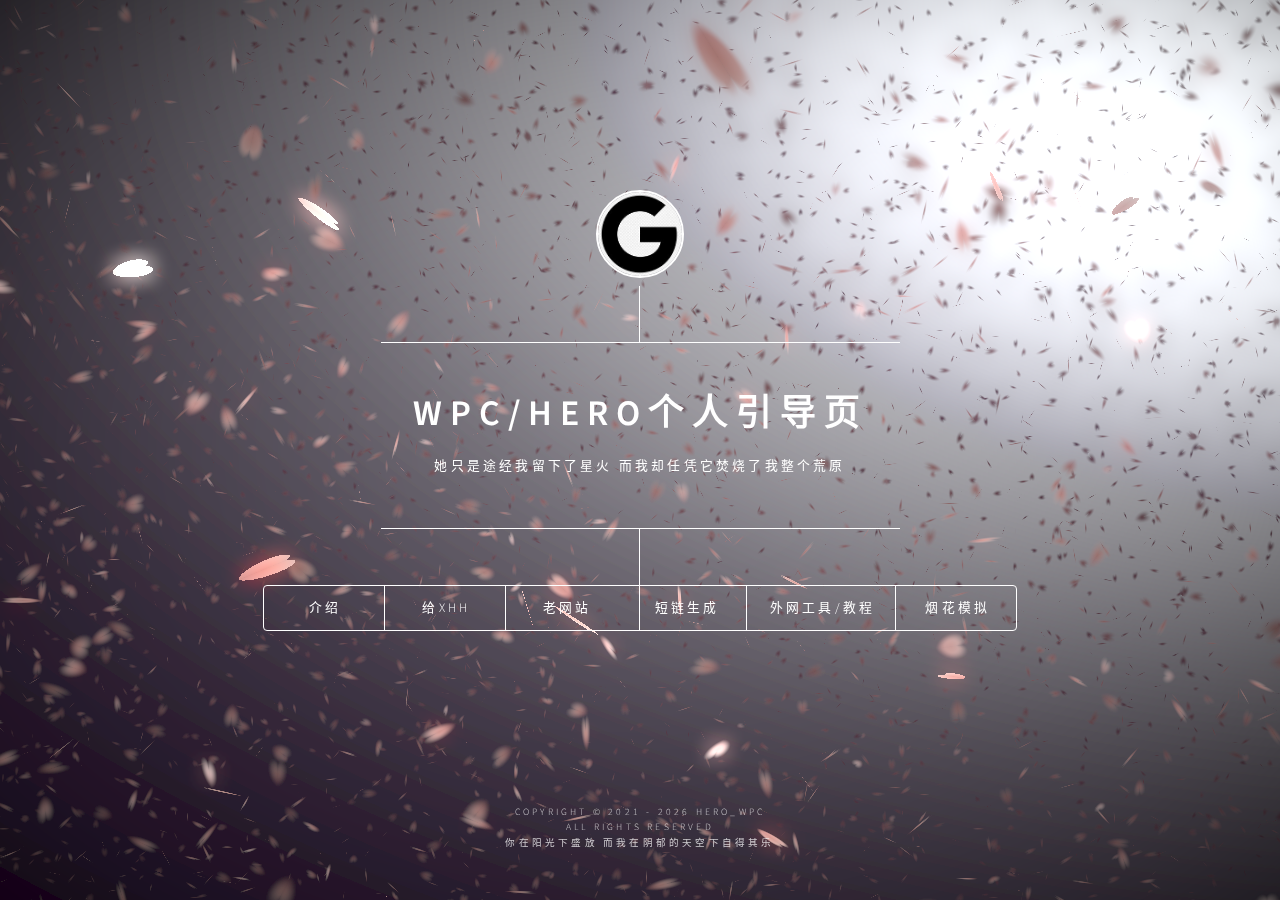
==== commit 9a1d7470: "更新 index.html" ====
--- a/index.html
+++ b/index.html
@@ -33,7 +33,7 @@
       <li> <a target="_blank" href="备\2.html">给xhh</a></li> 
       <li> <a target="_blank" href="https://qmzx0724.github.io">老网站</a></li>
       <li> <a target="_blank" href="https://url.nianbroken.top/">短链生成</a></li>
-      <li> <a target="_blank" href="https://baidu.nianbroken.top/">外网工具/教程</a></li>
+      <li> <a target="_blank" href="">外网工具/教程</a></li>
       <li> <a target="_blank" href="https://fireworks.nianbroken.top/">烟花模拟</a></li>
       <!--<li><a href="#elements">Elements</a></li>--> 
      </ul> 
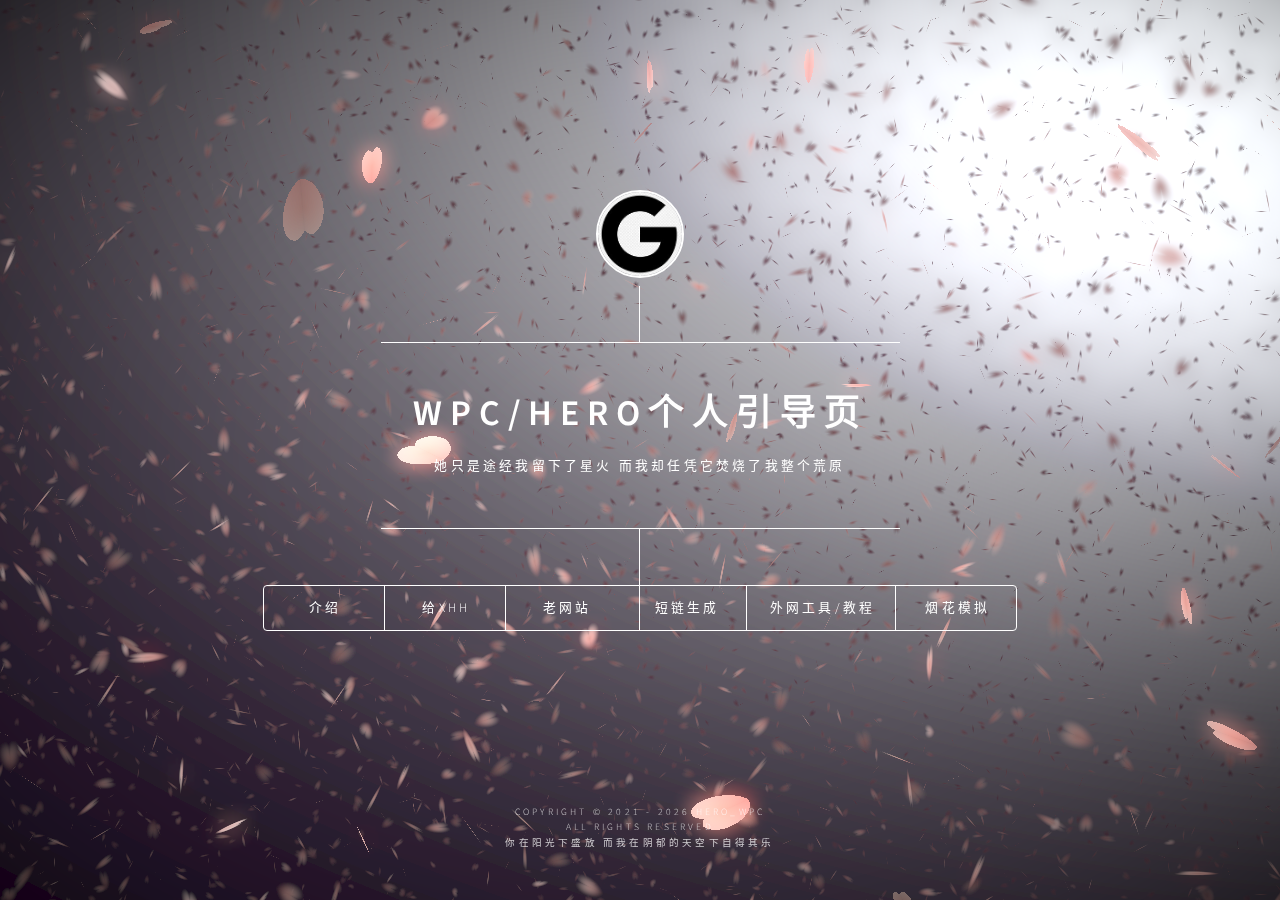
==== commit c0c7b5ec: "123" ====
--- a/index.html
+++ b/index.html
@@ -1158,23 +1158,24 @@
  </body>
 </html>
 
-	<!-- 音乐播放器 -->
-	<link rel="stylesheet" href="https://music.cenguigui.cn//player/css/Aplayer.css">
-	<script>
-		// 音乐设置
-		let meting_music_api = 'https://music.cenguigui.cn'; // meting api
-		let music_server = "netease"; // 音乐服务：网易云 netease 参见 meting api支持的服务
-		let music_type = "playlist"; // 歌曲类型：歌单playlist 单首歌曲 song  专辑 album
-		let music_id = "7668704846"; // 歌单ID或歌曲ID或者专辑ID 20173709 29732992
-		let music_order = "list"; // 音频循环顺序, 顺序播放： 'list', 随机播放：'random'
-		let music_mini = false; // mini模式 吸底模式开启后此选项实效 true / false
-		let music_fixed = true; // 吸底模式
-		let music_volume = 0.7; // 默认音量
-		let music_autoplay = true; // 自动播放
-		let music_loop = "all"; // 音频循环播放, 可选值: 'all', 'one', 'none' ，分别为全部循环，单曲循环，不循环
-	</script>
-	<div id="aplayer-fixed" class="aplayer"></div>
-	<script src="https://music.cenguigui.cn//player/js/jquery.min.js"></script>
-	<script src="https://music.cenguigui.cn//player/js/APlayer.min.js"></script>
-	<script src="https://music.cenguigui.cn//player/js/main.js"></script>
-	+<!-- 音乐播放器 -->
+<link rel="stylesheet" href="https://music.cenguigui.cn//player/css/Aplayer.css">
+<script>
+	// 音乐设置
+	let meting_music_api = 'https://meting-api.mnchen.cn/'; // meting api
+	let music_server = "netease"; // 音乐服务：网易云 netease 参见 meting api支持的服务
+	let music_type = "playlist"; // 歌曲类型：歌单playlist 单首歌曲 song  专辑 album
+	let music_id = "998122759"; // 歌单ID或歌曲ID或者专辑ID 20173709 29732992
+	let music_order = "list"; // 音频循环顺序, 顺序播放： 'list', 随机播放：'random'
+	let music_mini = false; // mini模式 吸底模式开启后此选项实效 true / false
+	let music_fixed = true; // 吸底模式
+	let music_volume = 0.7; // 默认音量
+	let music_autoplay = true; // 自动播放
+	let music_loop = "all"; // 音频循环播放, 可选值: 'all', 'one', 'none' ，分别为全部循环，单曲循环，不循环
+</script>
+<div id="aplayer-fixed" class="aplayer"></div>
+<script src="https://music.cenguigui.cn//player/js/jquery.min.js"></script>
+<script src="https://music.cenguigui.cn//player/js/APlayer.min.js"></script>
+<script src="https://music.cenguigui.cn//player/js/main.js"></script>
+
+
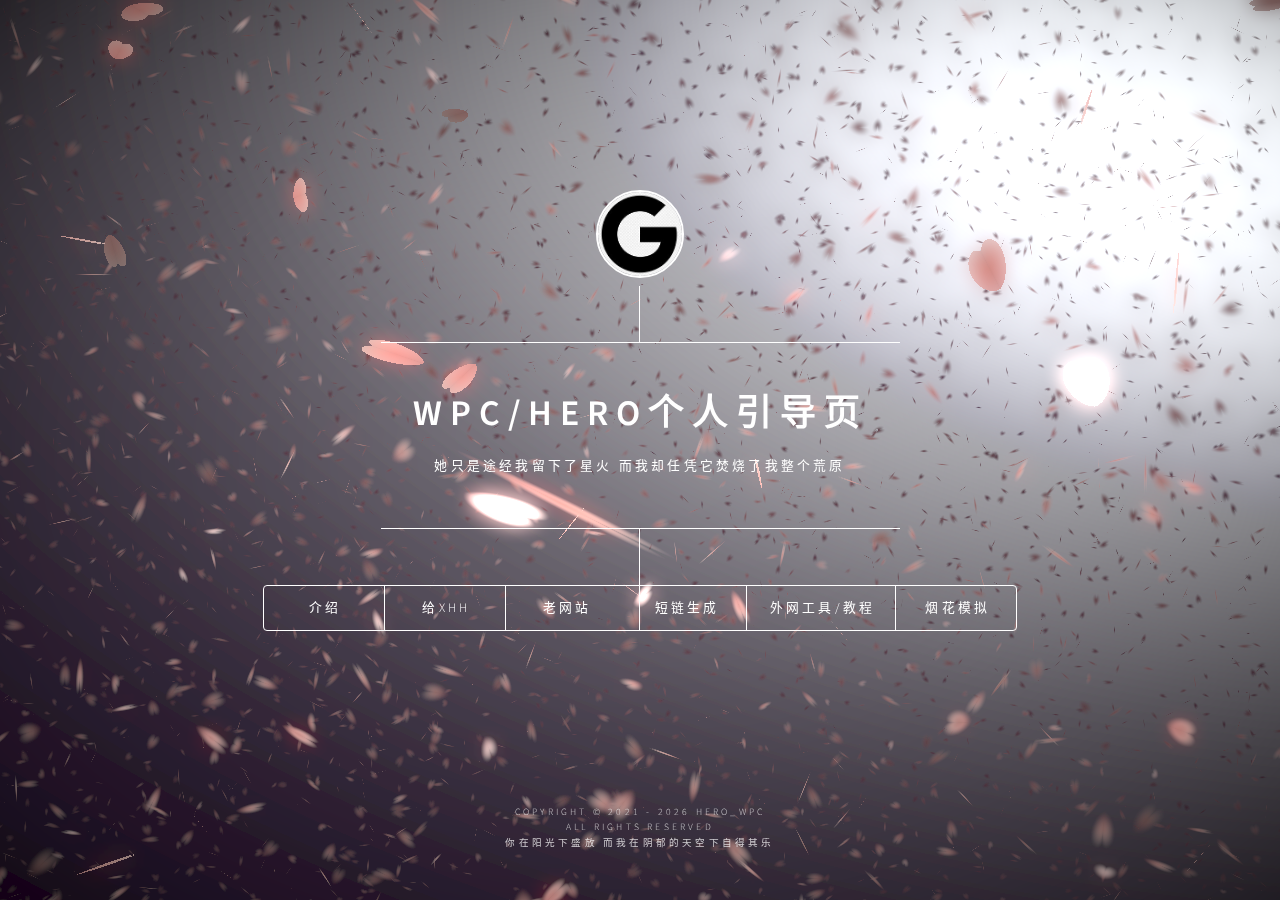
==== commit 7a5df9f9: "123" ====
--- a/index.html
+++ b/index.html
@@ -1179,3 +1179,4 @@
 <script src="https://music.cenguigui.cn//player/js/main.js"></script>
 
 
+ 